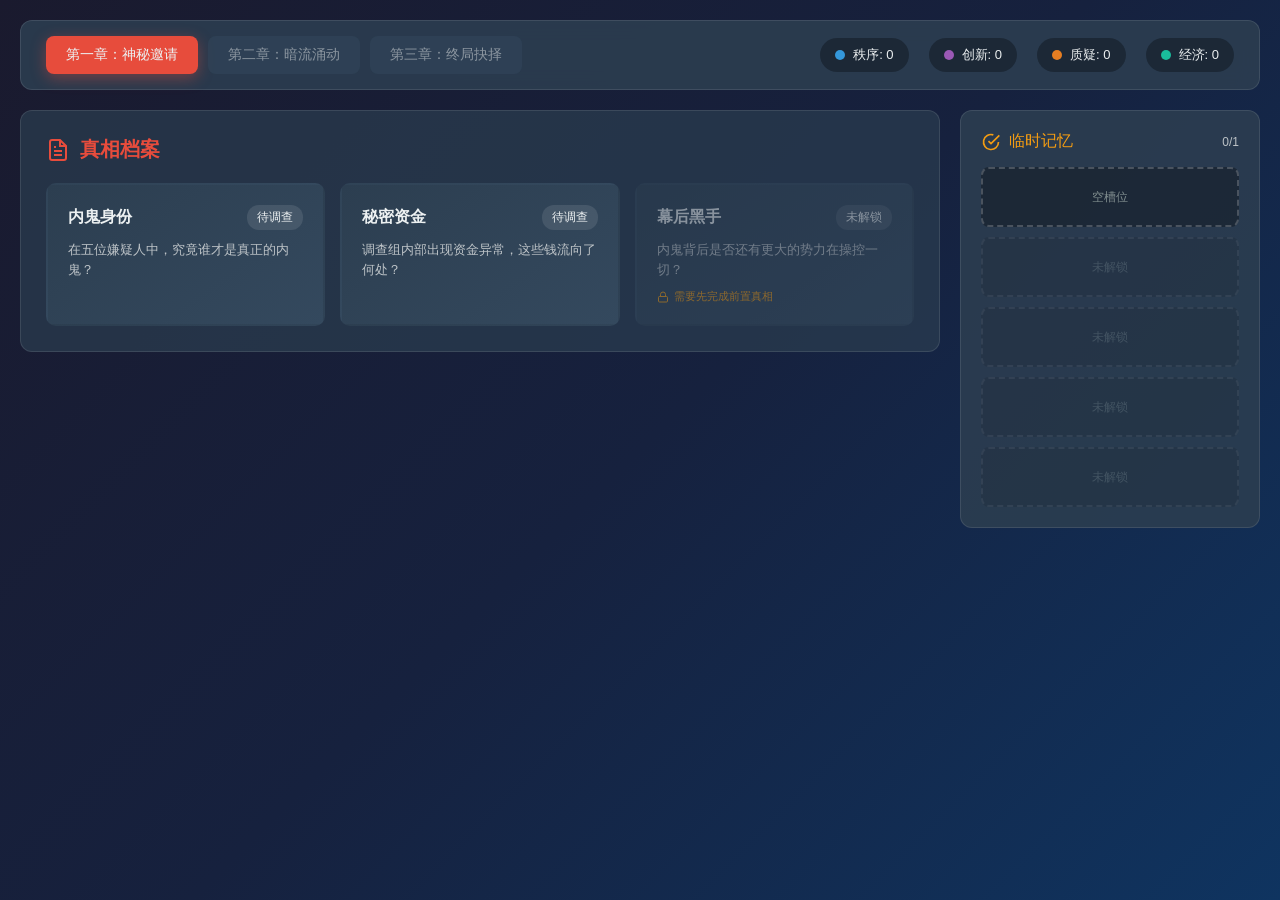
==== truth-panel.html @ 2a525bd0 "Add Another edv_sys demo" ====
<!DOCTYPE html>
<html lang="zh-CN">
<head>
    <meta charset="UTF-8">
    <meta name="viewport" content="width=device-width, initial-scale=1.0">
    <title>真相面板 - 调查游戏</title>
    <style>
        * {
            margin: 0;
            padding: 0;
            box-sizing: border-box;
        }

        :root {
            --primary: #2c3e50;
            --secondary: #34495e;
            --accent: #e74c3c;
            --success: #27ae60;
            --warning: #f39c12;
            --light: #ecf0f1;
            --dark: #1a252f;
            --order: #3498db;
            --innovation: #9b59b6;
            --question: #e67e22;
            --economy: #1abc9c;
        }

        body {
            font-family: 'Microsoft YaHei', 'Segoe UI', sans-serif;
            background: linear-gradient(135deg, #1a1a2e 0%, #16213e 50%, #0f3460 100%);
            min-height: 100vh;
            color: var(--light);
            overflow-x: hidden;
        }

        .game-container {
            max-width: 1400px;
            margin: 0 auto;
            padding: 20px;
        }

        /* 顶部信息栏 */
        .top-bar {
            display: flex;
            justify-content: space-between;
            align-items: center;
            background: rgba(44, 62, 80, 0.9);
            padding: 15px 25px;
            border-radius: 12px;
            margin-bottom: 20px;
            backdrop-filter: blur(10px);
            border: 1px solid rgba(255,255,255,0.1);
        }

        .chapter-tabs {
            display: flex;
            gap: 10px;
        }

        .chapter-tab {
            padding: 10px 20px;
            background: var(--secondary);
            border: none;
            color: var(--light);
            border-radius: 8px;
            cursor: pointer;
            transition: all 0.3s;
            font-size: 14px;
        }

        .chapter-tab:hover {
            background: var(--accent);
            transform: translateY(-2px);
        }

        .chapter-tab.active {
            background: var(--accent);
            box-shadow: 0 4px 15px rgba(231, 76, 60, 0.4);
        }

        .chapter-tab.locked {
            opacity: 0.5;
            cursor: not-allowed;
        }

        .faction-scores {
            display: flex;
            gap: 20px;
        }

        .faction-item {
            display: flex;
            align-items: center;
            gap: 8px;
            padding: 8px 15px;
            background: rgba(0,0,0,0.3);
            border-radius: 20px;
            font-size: 13px;
        }

        .faction-dot {
            width: 10px;
            height: 10px;
            border-radius: 50%;
        }

        .faction-dot.order { background: var(--order); }
        .faction-dot.innovation { background: var(--innovation); }
        .faction-dot.question { background: var(--question); }
        .faction-dot.economy { background: var(--economy); }

        /* 主内容区 */
        .main-content {
            display: grid;
            grid-template-columns: 1fr 300px;
            gap: 20px;
        }

        /* 真相选择区 */
        .truth-selection {
            background: rgba(44, 62, 80, 0.7);
            border-radius: 12px;
            padding: 25px;
            border: 1px solid rgba(255,255,255,0.1);
        }

        .truth-selection h2 {
            margin-bottom: 20px;
            color: var(--accent);
            font-size: 20px;
            display: flex;
            align-items: center;
            gap: 10px;
        }

        .truth-cards {
            display: grid;
            grid-template-columns: repeat(auto-fit, minmax(250px, 1fr));
            gap: 15px;
        }

        .truth-card {
            background: linear-gradient(145deg, #2c3e50, #34495e);
            border-radius: 10px;
            padding: 20px;
            cursor: pointer;
            transition: all 0.3s;
            border: 2px solid transparent;
            position: relative;
            overflow: hidden;
        }

        .truth-card:hover:not(.locked):not(.completed) {
            transform: translateY(-5px);
            border-color: var(--accent);
            box-shadow: 0 10px 30px rgba(231, 76, 60, 0.2);
        }

        .truth-card.locked {
            opacity: 0.5;
            cursor: not-allowed;
        }

        .truth-card.completed {
            border-color: var(--success);
            background: linear-gradient(145deg, #1e4d3a, #2c5e47);
        }

        .truth-card-header {
            display: flex;
            justify-content: space-between;
            align-items: center;
            margin-bottom: 10px;
        }

        .truth-card-title {
            font-size: 16px;
            font-weight: bold;
            color: var(--light);
        }

        .truth-card-status {
            font-size: 12px;
            padding: 4px 10px;
            border-radius: 12px;
            background: rgba(255,255,255,0.1);
        }

        .truth-card-status.completed {
            background: var(--success);
        }

        .truth-card-desc {
            font-size: 13px;
            color: #bdc3c7;
            line-height: 1.5;
        }

        .truth-card-requirements {
            margin-top: 10px;
            font-size: 11px;
            color: var(--warning);
            display: flex;
            align-items: center;
            gap: 5px;
        }

        /* 真相调查面板 */
        .truth-investigation {
            background: rgba(44, 62, 80, 0.9);
            border-radius: 12px;
            padding: 25px;
            border: 1px solid rgba(255,255,255,0.1);
            display: none;
        }

        .truth-investigation.active {
            display: block;
        }

        .investigation-header {
            display: flex;
            justify-content: space-between;
            align-items: center;
            margin-bottom: 25px;
            padding-bottom: 15px;
            border-bottom: 1px solid rgba(255,255,255,0.1);
        }

        .investigation-title {
            font-size: 22px;
            color: var(--accent);
        }

        .investigation-status {
            padding: 8px 16px;
            border-radius: 20px;
            font-size: 12px;
            background: var(--warning);
        }

        .investigation-status.revealed {
            background: var(--success);
        }

        .close-investigation {
            background: var(--accent);
            border: none;
            color: white;
            padding: 8px 16px;
            border-radius: 6px;
            cursor: pointer;
            transition: all 0.3s;
        }

        .close-investigation:hover {
            background: #c0392b;
        }

        /* 核心问题区域 */
        .core-question-area {
            background: rgba(0,0,0,0.3);
            border-radius: 12px;
            padding: 30px;
            margin-bottom: 25px;
            text-align: center;
            position: relative;
        }

        .core-question-label {
            font-size: 12px;
            color: var(--warning);
            text-transform: uppercase;
            letter-spacing: 2px;
            margin-bottom: 10px;
        }

        .core-question-text {
            font-size: 24px;
            font-weight: bold;
            color: var(--light);
            margin-bottom: 20px;
        }

        /* 问题连线区域 */
        .questions-network {
            display: flex;
            flex-wrap: wrap;
            justify-content: center;
            gap: 20px;
            margin-top: 30px;
            padding: 20px;
            background: rgba(0,0,0,0.2);
            border-radius: 12px;
        }

        .key-question {
            background: var(--secondary);
            border-radius: 10px;
            padding: 15px 20px;
            min-width: 200px;
            max-width: 250px;
            border: 2px solid transparent;
            transition: all 0.3s;
            cursor: pointer;
            position: relative;
        }

        .key-question:hover {
            border-color: var(--accent);
            transform: scale(1.02);
        }

        .key-question.selected-yes {
            border-color: var(--success);
            background: rgba(39, 174, 96, 0.2);
        }

        .key-question.selected-no {
            border-color: var(--accent);
            background: rgba(231, 76, 60, 0.2);
        }

        .key-question.selected-doubt {
            border-color: var(--warning);
            background: rgba(243, 156, 18, 0.2);
        }

        .key-question.locked {
            opacity: 0.6;
            cursor: not-allowed;
        }

        .key-question-header {
            font-size: 13px;
            color: #bdc3c7;
            margin-bottom: 8px;
            display: flex;
            justify-content: space-between;
            align-items: center;
        }

        .key-question-text {
            font-size: 14px;
            color: var(--light);
            margin-bottom: 12px;
            line-height: 1.4;
        }

        .chain-progress, .followup-progress {
            font-size: 10px;
            padding: 2px 6px;
            border-radius: 8px;
            background: rgba(255,255,255,0.15);
            margin-left: 5px;
        }

        .key-question.answered .chain-progress,
        .key-question.answered .followup-progress {
            background: rgba(39, 174, 96, 0.3);
        }

        .key-question-choices {
            display: flex;
            gap: 8px;
        }

        .choice-btn {
            flex: 1;
            padding: 8px;
            border: none;
            border-radius: 6px;
            cursor: pointer;
            font-size: 12px;
            transition: all 0.2s;
            color: white;
        }

        .choice-btn.yes {
            background: var(--success);
        }

        .choice-btn.no {
            background: var(--accent);
        }

        .choice-btn.doubt {
            background: var(--warning);
        }

        .choice-btn:hover {
            transform: scale(1.05);
        }

        .choice-btn.active {
            box-shadow: 0 0 10px currentColor;
        }

        /* 证据提示 */
        .evidence-hint {
            font-size: 11px;
            color: var(--warning);
            margin-top: 8px;
            font-style: italic;
        }

        .evidence-hint.answered {
            color: var(--success);
        }

        /* 问题详情面板 */
        .question-detail {
            background: rgba(0,0,0,0.4);
            border-radius: 12px;
            padding: 20px;
            margin-top: 20px;
            display: none;
        }

        .question-detail.active {
            display: block;
        }

        .question-detail h4 {
            color: var(--warning);
            margin-bottom: 15px;
        }

        .evidence-list {
            display: flex;
            flex-wrap: wrap;
            gap: 10px;
            margin-bottom: 15px;
        }

        .evidence-chain-container {
            margin-bottom: 20px;
            padding: 15px;
            background: rgba(0,0,0,0.3);
            border-radius: 8px;
        }

        .evidence-item {
            background: var(--secondary);
            padding: 10px 15px;
            border-radius: 8px;
            font-size: 13px;
            cursor: grab;
            transition: all 0.3s;
            border: 2px dashed transparent;
            user-select: none;
        }

        .evidence-item:hover {
            border-color: var(--accent);
            transform: scale(1.05);
        }

        .evidence-item.dragging {
            opacity: 0.5;
            cursor: grabbing;
        }

        .evidence-item.used {
            opacity: 0.4;
            cursor: not-allowed;
        }

        .evidence-drop-zone {
            min-height: 60px;
            border: 2px dashed rgba(255,255,255,0.3);
            border-radius: 8px;
            padding: 15px;
            text-align: center;
            transition: all 0.3s;
        }

        .evidence-drop-zone.drag-over {
            border-color: var(--accent);
            background: rgba(231, 76, 60, 0.1);
        }

        .evidence-drop-zone.correct {
            border-color: var(--success);
            background: rgba(39, 174, 96, 0.1);
        }

        .evidence-drop-zone.incorrect {
            border-color: var(--accent);
            background: rgba(231, 76, 60, 0.1);
        }

        .result-message {
            margin-top: 15px;
            padding: 15px;
            border-radius: 8px;
            font-size: 14px;
            display: none;
        }

        .result-message.success {
            display: block;
            background: rgba(39, 174, 96, 0.2);
            color: var(--success);
            border: 1px solid var(--success);
        }

        .result-message.failure {
            display: block;
            background: rgba(231, 76, 60, 0.2);
            color: var(--accent);
            border: 1px solid var(--accent);
        }

        /* 临时记忆空间栏 */
        .memory-panel {
            background: rgba(44, 62, 80, 0.9);
            border-radius: 12px;
            padding: 20px;
            border: 1px solid rgba(255,255,255,0.1);
        }

        .memory-header {
            display: flex;
            justify-content: space-between;
            align-items: center;
            margin-bottom: 15px;
        }

        .memory-title {
            font-size: 16px;
            color: var(--warning);
            display: flex;
            align-items: center;
            gap: 8px;
        }

        .memory-capacity {
            font-size: 12px;
            color: #bdc3c7;
        }

        .memory-slots {
            display: flex;
            flex-direction: column;
            gap: 10px;
        }

        .memory-follow-up-tag {
            margin-right: 5px;
        }

        .memory-parent {
            font-size: 10px;
            color: #95a5a6;
            margin-top: 3px;
        }

        .memory-slot {
            background: rgba(0,0,0,0.3);
            border: 2px dashed rgba(255,255,255,0.2);
            border-radius: 8px;
            padding: 12px;
            min-height: 60px;
            display: flex;
            align-items: center;
            justify-content: center;
            transition: all 0.3s;
        }

        .memory-slot.filled {
            border-style: solid;
            border-color: var(--warning);
            background: rgba(243, 156, 18, 0.1);
            justify-content: space-between;
        }

        .memory-slot.locked {
            opacity: 0.3;
        }

        .memory-content {
            font-size: 13px;
            color: var(--light);
            flex: 1;
        }

        .memory-remove {
            background: var(--accent);
            border: none;
            color: white;
            padding: 4px 8px;
            border-radius: 4px;
            cursor: pointer;
            font-size: 11px;
        }

        .memory-empty {
            color: #7f8c8d;
            font-size: 12px;
        }

        /* 证据库 */
        .evidence-panel {
            background: rgba(44, 62, 80, 0.7);
            border-radius: 12px;
            padding: 20px;
            margin-top: 20px;
            border: 1px solid rgba(255,255,255,0.1);
        }

        .evidence-panel h3 {
            color: var(--light);
            margin-bottom: 15px;
            font-size: 15px;
        }

        .evidence-grid {
            display: flex;
            flex-wrap: wrap;
            gap: 8px;
        }

        /* 结局弹窗 */
        .ending-modal {
            position: fixed;
            top: 0;
            left: 0;
            width: 100%;
            height: 100%;
            background: rgba(0,0,0,0.8);
            display: none;
            justify-content: center;
            align-items: center;
            z-index: 1000;
        }

        .ending-modal.active {
            display: flex;
        }

        .ending-content {
            background: linear-gradient(145deg, #2c3e50, #1a252f);
            border-radius: 16px;
            padding: 40px;
            max-width: 600px;
            text-align: center;
            border: 2px solid var(--accent);
            animation: modalPop 0.3s ease-out;
        }

        @keyframes modalPop {
            from {
                transform: scale(0.8);
                opacity: 0;
            }
            to {
                transform: scale(1);
                opacity: 1;
            }
        }

        .ending-title {
            font-size: 28px;
            color: var(--accent);
            margin-bottom: 20px;
        }

        .ending-desc {
            font-size: 16px;
            color: var(--light);
            line-height: 1.8;
            margin-bottom: 25px;
        }

        .ending-bonus {
            display: flex;
            justify-content: center;
            gap: 20px;
            margin-bottom: 25px;
        }

        .bonus-item {
            padding: 10px 20px;
            background: rgba(0,0,0,0.3);
            border-radius: 8px;
            font-size: 14px;
        }

        .bonus-item span {
            color: var(--success);
            font-weight: bold;
        }

        .ending-close {
            background: var(--accent);
            border: none;
            color: white;
            padding: 12px 30px;
            border-radius: 8px;
            cursor: pointer;
            font-size: 16px;
            transition: all 0.3s;
        }

        .ending-close:hover {
            background: #c0392b;
            transform: scale(1.05);
        }

        /* 拖拽视觉反馈 */
        .drag-preview {
            position: fixed;
            pointer-events: none;
            z-index: 1000;
            background: var(--secondary);
            padding: 10px 15px;
            border-radius: 6px;
            border: 2px solid var(--accent);
            font-size: 13px;
            color: var(--light);
            box-shadow: 0 10px 30px rgba(0,0,0,0.5);
        }

        /* SVG连线 */
        .connection-lines {
            position: absolute;
            top: 0;
            left: 0;
            width: 100%;
            height: 100%;
            pointer-events: none;
        }

        .connection-line {
            stroke: rgba(255,255,255,0.2);
            stroke-width: 2;
            fill: none;
            stroke-dasharray: 5,5;
            animation: dash 20s linear infinite;
        }

        @keyframes dash {
            to {
                stroke-dashoffset: -100;
            }
        }

        /* 结局选择区 */
        .ending-section {
            margin-top: 20px;
            padding-top: 20px;
            border-top: 1px solid rgba(255,255,255,0.1);
        }

        .ending-section h4 {
            color: var(--accent);
            margin-bottom: 15px;
            font-size: 14px;
        }

        .ending-options {
            display: grid;
            gap: 10px;
        }

        .ending-option {
            background: rgba(0,0,0,0.3);
            padding: 15px;
            border-radius: 8px;
            cursor: pointer;
            transition: all 0.3s;
            border: 2px solid transparent;
        }

        .ending-option:hover {
            border-color: var(--accent);
        }

        .ending-option.recommended {
            border-color: var(--success);
        }

        .ending-option.selected {
            border-color: var(--accent);
            background: rgba(155, 89, 182, 0.2);
            box-shadow: 0 0 15px rgba(155, 89, 182, 0.3);
        }

        .ending-req {
            font-size: 10px;
            color: #95a5a6;
            margin-top: 5px;
        }

        .ending-option-title {
            font-size: 14px;
            color: var(--light);
            margin-bottom: 5px;
        }

        .ending-option-desc {
            font-size: 12px;
            color: #bdc3c7;
        }

        .reveal-truth-btn {
            width: 100%;
            padding: 15px;
            background: var(--accent);
            border: none;
            color: white;
            border-radius: 8px;
            font-size: 16px;
            cursor: pointer;
            margin-top: 20px;
            transition: all 0.3s;
        }

        .reveal-truth-btn:hover:not(:disabled) {
            background: #c0392b;
            transform: scale(1.02);
        }

        .reveal-truth-btn:disabled {
            opacity: 0.5;
            cursor: not-allowed;
        }

        /* 响应式 */
        @media (max-width: 900px) {
            .main-content {
                grid-template-columns: 1fr;
            }
            .top-bar {
                flex-direction: column;
                gap: 15px;
            }
            .faction-scores {
                flex-wrap: wrap;
                justify-content: center;
            }
        }

        /* 联想问题区域样式 */
        .follow-up-section {
            margin-top: 20px;
            padding-top: 15px;
            border-top: 1px dashed rgba(255,255,255,0.2);
        }

        .follow-up-section h4 {
            color: var(--warning);
            margin-bottom: 10px;
            font-size: 13px;
        }

        .follow-up-item {
            background: rgba(243, 156, 18, 0.15);
            border-radius: 8px;
            padding: 12px;
            margin-bottom: 10px;
            border-left: 3px solid var(--warning);
        }

        .follow-up-item .question-text {
            font-size: 13px;
            color: var(--light);
            margin-bottom: 8px;
        }

        .follow-up-item .evidence-hint {
            font-size: 11px;
            color: #95a5a6;
            font-style: italic;
        }

        .save-memory-btn {
            width: 100%;
            padding: 10px;
            background: linear-gradient(135deg, #f39c12 0%, #e67e22 100%);
            border: none;
            color: white;
            border-radius: 6px;
            font-size: 13px;
            cursor: pointer;
            margin-top: 15px;
            transition: all 0.3s;
        }

        .save-memory-btn:hover {
            transform: scale(1.02);
            box-shadow: 0 4px 15px rgba(243, 156, 18, 0.4);
        }

        /* 证据链条样式 */
        .evidence-chain-step {
            background: rgba(0,0,0,0.2);
            border-radius: 6px;
            padding: 10px;
            margin-bottom: 8px;
            border-left: 3px solid #666;
            transition: all 0.3s;
        }

        .evidence-chain-step.current {
            border-left-color: var(--success);
            background: rgba(39, 174, 96, 0.1);
        }

        .evidence-chain-step.completed {
            border-left-color: var(--success);
            opacity: 0.7;
        }

        .evidence-chain-step.locked {
            opacity: 0.5;
            border-left-color: #666;
        }

        .chain-step-header {
            display: flex;
            justify-content: space-between;
            align-items: center;
            margin-bottom: 5px;
        }

        .chain-step-number {
            font-size: 11px;
            color: #bdc3c7;
        }

        .chain-step-status {
            font-size: 11px;
            padding: 2px 8px;
            border-radius: 10px;
            background: rgba(255,255,255,0.1);
        }

        .chain-step-status.completed {
            background: var(--success);
        }

        .chain-evidence-name {
            font-size: 13px;
            color: var(--light);
        }

        .chain-hint {
            font-size: 11px;
            color: #95a5a6;
            margin-top: 5px;
        }

        /* 临时记忆项目样式 */
        .memory-follow-up {
            background: rgba(243, 156, 18, 0.1);
            border: 1px dashed var(--warning);
            border-radius: 6px;
            padding: 10px;
            margin-bottom: 8px;
        }

        .memory-follow-up .question-text {
            font-size: 12px;
            color: var(--light);
            margin-bottom: 5px;
        }

        .memory-follow-up button {
            padding: 4px 10px;
            background: var(--accent);
            border: none;
            color: white;
            border-radius: 4px;
            cursor: pointer;
            font-size: 11px;
            margin-right: 5px;
        }

        .memory-follow-up button:hover {
            background: #c0392b;
        }
    </style>
</head>
<body>
    <div class="game-container">
        <!-- 顶部信息栏 -->
        <div class="top-bar">
            <div class="chapter-tabs" id="chapterTabs">
                <!-- 动态生成 -->
            </div>
            <div class="faction-scores" id="factionScores">
                <!-- 动态生成 -->
            </div>
        </div>

        <!-- 主内容区 -->
        <div class="main-content">
            <div class="left-panel">
                <!-- 真相选择区 -->
                <div class="truth-selection" id="truthSelection">
                    <h2>
                        <svg width="24" height="24" viewBox="0 0 24 24" fill="none" stroke="currentColor" stroke-width="2">
                            <path d="M14 2H6a2 2 0 0 0-2 2v16a2 2 0 0 0 2 2h12a2 2 0 0 0 2-2V8z"/>
                            <polyline points="14 2 14 8 20 8"/>
                            <line x1="16" y1="13" x2="8" y2="13"/>
                            <line x1="16" y1="17" x2="8" y2="17"/>
                            <polyline points="10 9 9 9 8 9"/>
                        </svg>
                        真相档案
                    </h2>
                    <div class="truth-cards" id="truthCards">
                        <!-- 动态生成 -->
                    </div>
                </div>

                <!-- 真相调查面板 -->
                <div class="truth-investigation" id="truthInvestigation">
                    <div class="investigation-header">
                        <div>
                            <h3 class="investigation-title" id="investigationTitle">真相标题</h3>
                            <div class="investigation-status" id="investigationStatus">调查中</div>
                        </div>
                        <div style="display: flex; gap: 10px;">
                            <button class="close-investigation" onclick="closeInvestigation()">返回</button>
                        </div>
                    </div>

                    <!-- 核心问题区域 -->
                    <div class="core-question-area">
                        <div class="core-question-label">核心问题</div>
                        <div class="core-question-text" id="coreQuestionText">谁是内鬼？</div>
                        
                        <!-- 问题连线 -->
                        <div class="questions-network" id="questionsNetwork">
                            <!-- 动态生成 -->
                        </div>
                    </div>

                    <!-- 结局选择 -->
                    <div class="ending-section">
                        <h4>选择结局走向</h4>
                        <div class="ending-options" id="endingOptions">
                            <!-- 动态生成 -->
                        </div>
                        <button class="reveal-truth-btn" id="revealTruthBtn" onclick="revealTruth()">
                            公开真相
                        </button>
                    </div>

                    <!-- 问题详情 -->
                    <div class="question-detail" id="questionDetail">
                        <h4 id="detailQuestionText">问题详情</h4>
                        <p id="detailEvidenceHint" style="font-size: 13px; color: #bdc3c7; margin-bottom: 15px;"></p>
                        
                        <!-- 证据链条区域 -->
                        <div class="evidence-chain-container" id="evidenceChainContainer">
                            <!-- 动态生成 -->
                        </div>

                        <!-- 可用证据列表 -->
                        <div class="evidence-list" id="availableEvidence">
                            <!-- 可用证据 -->
                        </div>

                        <div class="evidence-drop-zone" id="evidenceDropZone">
                            <span class="memory-empty">拖拽证据到此处</span>
                        </div>

                        <div class="result-message" id="resultMessage"></div>
                        
                        <!-- 联想问题区域 -->
                        <div class="follow-up-section" id="followUpSection" style="display: none;">
                            <h4>联想问题</h4>
                            <div id="followUpQuestions"></div>
                            <button class="save-memory-btn" id="saveToMemoryBtn" onclick="saveToMemory()">
                                存入临时记忆
                            </button>
                        </div>
                    </div>

                    <!-- 证据库 -->
                    <div class="evidence-panel">
                        <h3>证据库</h3>
                        <div class="evidence-grid" id="evidenceGrid">
                            <!-- 动态生成 -->
                        </div>
                    </div>
                </div>
            </div>

            <!-- 临时记忆空间栏 -->
            <div class="memory-panel">
                <div class="memory-header">
                    <div class="memory-title">
                        <svg width="20" height="20" viewBox="0 0 24 24" fill="none" stroke="currentColor" stroke-width="2">
                            <path d="M21 12a9 9 0 1 1-6.219-8.56"/>
                            <polyline points="22 4 12 14.01 9 11.01"/>
                        </svg>
                        临时记忆
                    </div>
                    <span class="memory-capacity" id="memoryCapacity">1/1</span>
                </div>
                <div class="memory-slots" id="memorySlots">
                    <!-- 动态生成 -->
                </div>
            </div>
        </div>
    </div>

    <!-- 结局弹窗 -->
    <div class="ending-modal" id="endingModal">
        <div class="ending-content">
            <h2 class="ending-title" id="endingTitle">真相公开</h2>
            <p class="ending-desc" id="endingDesc"></p>
            <div class="ending-bonus" id="endingBonus"></div>
            <button class="ending-close" onclick="closeEndingModal()">确认</button>
        </div>
    </div>

    <script>
        // ==================== 游戏数据 ====================
        const gameData = {
            chapters: [
                {
                    id: 1,
                    title: "第一章：神秘邀请",
                    truths: [
                        {
                            id: "truth1-1",
                            title: "内鬼身份",
                            description: "在五位嫌疑人中，究竟谁才是真正的内鬼？",
                            coreQuestion: "谁是混入调查组的内鬼？",
                            keyQuestions: [
                                {
                                    id: "q1-1",
                                    text: "嫌疑人是职业占星师吗？",
                                    answer: "no",
                                    factionPoints: { order: 1, innovation: -1, question: 2, economy: 0 },
                                    // 证据链条：按顺序验证，每步验证后可解锁联想问题
                                    evidenceChain: [
                                        {
                                            id: "ec1-1-1",
                                            evidence: "神秘符号书籍",
                                            hint: "这是一本关于占星术的古籍，记录了古老星座知识...",
                                            unlocked: true,
                                            verified: false,
                                            followUpQuestion: {
                                                id: "q1-1-1",
                                                text: "占星师经常出入哪些神秘场合？",
                                                answer: "yes",
                                                factionPoints: { order: 0, innovation: 1, question: 1, economy: 0 },
                                                unlocked: false,
                                                answered: false,
                                                userChoice: null
                                            }
                                        },
                                        {
                                            id: "ec1-1-2",
                                            evidence: "占星工具箱",
                                            hint: "专业占星师的必备工具，包含星盘和水晶球...",
                                            unlocked: false,
                                            verified: false,
                                            followUpQuestion: {
                                                id: "q1-1-2",
                                                text: "占星师与本案有何关联？",
                                                answer: "no",
                                                factionPoints: { order: 1, innovation: 0, question: 1, economy: 0 },
                                                unlocked: false,
                                                answered: false,
                                                userChoice: null
                                            }
                                        },
                                        {
                                            id: "ec1-1-3",
                                            evidence: "占星会议记录",
                                            hint: "近期占星师协会的会议纪要...",
                                            unlocked: false,
                                            verified: false,
                                            followUpQuestion: null
                                        }
                                    ],
                                    unlocked: true,
                                    answered: false,
                                    userChoice: null
                                },
                                {
                                    id: "q1-2",
                                    text: "嫌疑人是候补法官吗？",
                                    answer: "yes",
                                    factionPoints: { order: 2, innovation: 0, question: 1, economy: 0 },
                                    evidenceChain: [
                                        {
                                            id: "ec1-2-1",
                                            evidence: "法律证书",
                                            hint: "司法考试通过证书，注明了专业领域...",
                                            unlocked: true,
                                            verified: false,
                                            followUpQuestion: {
                                                id: "q1-2-1",
                                                text: "候补法官的晋升通道是什么？",
                                                answer: "yes",
                                                factionPoints: { order: 1, innovation: 0, question: 1, economy: 0 },
                                                unlocked: false,
                                                answered: false,
                                                userChoice: null
                                            }
                                        },
                                        {
                                            id: "ec1-2-2",
                                            evidence: "庭审记录本",
                                            hint: "记录了近期的庭审要点和判决...",
                                            unlocked: false,
                                            verified: false,
                                            followUpQuestion: {
                                                id: "q1-2-2",
                                                text: "庭审中有什么可疑之处？",
                                                answer: "yes",
                                                factionPoints: { order: 2, innovation: 0, question: 1, economy: 0 },
                                                unlocked: false,
                                                answered: false,
                                                userChoice: null
                                            }
                                        },
                                        {
                                            id: "ec1-2-3",
                                            evidence: "司法考试通过名单",
                                            hint: "官方公示的合格名单...",
                                            unlocked: false,
                                            verified: false,
                                            followUpQuestion: null
                                        }
                                    ],
                                    unlocked: true,
                                    answered: false,
                                    userChoice: null
                                },
                                {
                                    id: "q1-3",
                                    text: "嫌疑人是游戏主播吗？",
                                    answer: "no",
                                    factionPoints: { order: 0, innovation: 2, question: 1, economy: 1 },
                                    evidenceChain: [
                                        {
                                            id: "ec1-3-1",
                                            evidence: "直播设备",
                                            hint: "专业级的直播摄像和录音设备...",
                                            unlocked: true,
                                            verified: false,
                                            followUpQuestion: {
                                                id: "q1-3-1",
                                                text: "这些设备是什么时候购买的？",
                                                answer: "no",
                                                factionPoints: { order: 0, innovation: 1, question: 1, economy: 0 },
                                                unlocked: false,
                                                answered: false,
                                                userChoice: null
                                            }
                                        },
                                        {
                                            id: "ec1-3-2",
                                            evidence: "粉丝名单",
                                            hint: "社交媒体上的粉丝统计数据...",
                                            unlocked: false,
                                            verified: false,
                                            followUpQuestion: {
                                                id: "q1-3-2",
                                                text: "粉丝群体有什么特征？",
                                                answer: "no",
                                                factionPoints: { order: 0, innovation: 1, question: 1, economy: 0 },
                                                unlocked: false,
                                                answered: false,
                                                userChoice: null
                                            }
                                        },
                                        {
                                            id: "ec1-3-3",
                                            evidence: "直播回放",
                                            hint: "最近一个月的直播存档...",
                                            unlocked: false,
                                            verified: false,
                                            followUpQuestion: null
                                        }
                                    ],
                                    unlocked: true,
                                    answered: false,
                                    userChoice: null
                                },
                                {
                                    id: "q1-4",
                                    text: "嫌疑人是退休军人吗？",
                                    answer: "no",
                                    factionPoints: { order: -1, innovation: 0, question: 1, economy: 1 },
                                    evidenceChain: [
                                        {
                                            id: "ec1-4-1",
                                            evidence: "军事勋章",
                                            hint: "一枚特等功勋章和若干嘉奖...",
                                            unlocked: true,
                                            verified: false,
                                            followUpQuestion: {
                                                id: "q1-4-1",
                                                text: "这些勋章是什么时候获得的？",
                                                answer: "no",
                                                factionPoints: { order: 1, innovation: 0, question: 1, economy: 0 },
                                                unlocked: false,
                                                answered: false,
                                                userChoice: null
                                            }
                                        },
                                        {
                                            id: "ec1-4-2",
                                            evidence: "退役证明",
                                            hint: "部队出具的特殊退役证明...",
                                            unlocked: false,
                                            verified: false,
                                            followUpQuestion: {
                                                id: "q1-4-2",
                                                text: "退役原因是什么？",
                                                answer: "yes",
                                                factionPoints: { order: 1, innovation: 1, question: 0, economy: 0 },
                                                unlocked: false,
                                                answered: false,
                                                userChoice: null
                                            }
                                        },
                                        {
                                            id: "ec1-4-3",
                                            evidence: "部队调动记录",
                                            hint: "近十年的部队调动档案...",
                                            unlocked: false,
                                            verified: false,
                                            followUpQuestion: null
                                        }
                                    ],
                                    unlocked: true,
                                    answered: false,
                                    userChoice: null
                                },
                                {
                                    id: "q1-5",
                                    text: "嫌疑人是会计师吗？",
                                    answer: "yes",
                                    factionPoints: { order: 1, innovation: 0, question: 0, economy: 3 },
                                    evidenceChain: [
                                        {
                                            id: "ec1-5-1",
                                            evidence: "财务报表",
                                            hint: "专业编制的财务报表...",
                                            unlocked: true,
                                            verified: false,
                                            followUpQuestion: {
                                                id: "q1-5-1",
                                                text: "财务报表有什么异常？",
                                                answer: "yes",
                                                factionPoints: { order: 0, innovation: 0, question: 1, economy: 2 },
                                                unlocked: false,
                                                answered: false,
                                                userChoice: null
                                            }
                                        },
                                        {
                                            id: "ec1-5-2",
                                            evidence: "计算器",
                                            hint: "带有复杂公式功能的计算器...",
                                            unlocked: false,
                                            verified: false,
                                            followUpQuestion: {
                                                id: "q1-5-2",
                                                text: "计算器里有什么线索？",
                                                answer: "yes",
                                                factionPoints: { order: 0, innovation: 1, question: 1, economy: 1 },
                                                unlocked: false,
                                                answered: false,
                                                userChoice: null
                                            }
                                        },
                                        {
                                            id: "ec1-5-3",
                                            evidence: "审计报告",
                                            hint: "第三方出具的详细审计报告...",
                                            unlocked: false,
                                            verified: false,
                                            followUpQuestion: null
                                        }
                                    ],
                                    unlocked: true,
                                    answered: false,
                                    userChoice: null
                                }
                            ],
                            endings: [
                                {
                                    id: "end1-1",
                                    title: "正义审判",
                                    description: "你成功揭露了内鬼的真实身份，将其绳之以法。正义得到伸张，秩序得以恢复。",
                                    requirement: { order: 5, innovation: 0, question: 0, economy: 0 },
                                    bonus: { order: 2, innovation: 0, question: 0, economy: 0 },
                                    recommended: true
                                },
                                {
                                    id: "end1-2",
                                    title: "创新突破",
                                    description: "你运用非常规手段揭穿了内鬼的真面目。虽然过程有些出格，但结果令人信服。",
                                    requirement: { order: 0, innovation: 5, question: 0, economy: 0 },
                                    bonus: { order: 0, innovation: 2, question: 0, economy: 0 }
                                },
                                {
                                    id: "end1-3",
                                    title: "经济制裁",
                                    description: "你通过追踪资金流向锁定了内鬼。以经济手段终结了这场阴谋。",
                                    requirement: { order: 0, innovation: 0, question: 0, economy: 5 },
                                    bonus: { order: 0, innovation: 0, question: 0, economy: 2 }
                                }
                            ],
                            completed: false
                        },
                        {
                            id: "truth1-2",
                            title: "秘密资金",
                            description: "调查组内部出现资金异常，这些钱流向了何处？",
                            coreQuestion: "秘密资金的真正去向是什么？",
                            keyQuestions: [
                                {
                                    id: "q2-1",
                                    text: "资金流向了境外账户吗？",
                                    answer: "yes",
                                    factionPoints: { order: 1, innovation: 0, question: 2, economy: 1 },
                                    evidenceChain: [
                                        {
                                            id: "ec2-1-1",
                                            evidence: "银行转账记录",
                                            hint: "详细的跨国转账记录...",
                                            unlocked: true,
                                            verified: false,
                                            followUpQuestion: {
                                                id: "q2-1-1",
                                                text: "转账的目的是什么？",
                                                answer: "yes",
                                                factionPoints: { order: 1, innovation: 0, question: 1, economy: 1 },
                                                unlocked: false,
                                                answered: false,
                                                userChoice: null
                                            }
                                        },
                                        {
                                            id: "ec2-1-2",
                                            evidence: "外汇兑换单",
                                            hint: "大额外币兑换凭证...",
                                            unlocked: false,
                                            verified: false,
                                            followUpQuestion: {
                                                id: "q2-1-2",
                                                text: "兑换的金额有多大？",
                                                answer: "yes",
                                                factionPoints: { order: 0, innovation: 0, question: 1, economy: 2 },
                                                unlocked: false,
                                                answered: false,
                                                userChoice: null
                                            }
                                        },
                                        {
                                            id: "ec2-1-3",
                                            evidence: "境外账户开户文件",
                                            hint: "在境外银行的开户资料...",
                                            unlocked: false,
                                            verified: false,
                                            followUpQuestion: null
                                        }
                                    ],
                                    unlocked: true,
                                    answered: false,
                                    userChoice: null
                                },
                                {
                                    id: "q2-2",
                                    text: "资金被用于慈善捐款洗白吗？",
                                    answer: "no",
                                    factionPoints: { order: 2, innovation: 0, question: 1, economy: 0 },
                                    evidenceChain: [
                                        {
                                            id: "ec2-2-1",
                                            evidence: "捐款收据",
                                            hint: "慈善机构的正式收据...",
                                            unlocked: true,
                                            verified: false,
                                            followUpQuestion: {
                                                id: "q2-2-1",
                                                text: "捐款对象是谁？",
                                                answer: "no",
                                                factionPoints: { order: 1, innovation: 0, question: 1, economy: 0 },
                                                unlocked: false,
                                                answered: false,
                                                userChoice: null
                                            }
                                        },
                                        {
                                            id: "ec2-2-2",
                                            evidence: "慈善机构名单",
                                            hint: "受捐赠的慈善组织列表...",
                                            unlocked: false,
                                            verified: false,
                                            followUpQuestion: {
                                                id: "q2-2-2",
                                                text: "这些机构有什么背景？",
                                                answer: "no",
                                                factionPoints: { order: 0, innovation: 1, question: 1, economy: 1 },
                                                unlocked: false,
                                                answered: false,
                                                userChoice: null
                                            }
                                        },
                                        {
                                            id: "ec2-2-3",
                                            evidence: "资金流向追踪",
                                            hint: "专业的资金流向分析报告...",
                                            unlocked: false,
                                            verified: false,
                                            followUpQuestion: null
                                        }
                                    ],
                                    unlocked: true,
                                    answered: false,
                                    userChoice: null
                                },
                                {
                                    id: "q2-3",
                                    text: "资金被贪污私吞了吗？",
                                    answer: "yes",
                                    factionPoints: { order: 0, innovation: 1, question: 2, economy: 1 },
                                    evidenceChain: [
                                        {
                                            id: "ec2-3-1",
                                            evidence: "私人账户明细",
                                            hint: "高消费的银行流水...",
                                            unlocked: true,
                                            verified: false,
                                            followUpQuestion: {
                                                id: "q2-3-1",
                                                text: "消费记录有什么规律？",
                                                answer: "yes",
                                                factionPoints: { order: 0, innovation: 0, question: 1, economy: 1 },
                                                unlocked: false,
                                                answered: false,
                                                userChoice: null
                                            }
                                        },
                                        {
                                            id: "ec2-3-2",
                                            evidence: "奢侈品收据",
                                            hint: "名牌包包和手表...",
                                            unlocked: false,
                                            verified: false,
                                            followUpQuestion: {
                                                id: "q2-3-2",
                                                text: "这些奢侈品属于谁？",
                                                answer: "yes",
                                                factionPoints: { order: 0, innovation: 1, question: 1, economy: 1 },
                                                unlocked: false,
                                                answered: false,
                                                userChoice: null
                                            }
                                        },
                                        {
                                            id: "ec2-3-3",
                                            evidence: "奢侈品店铺监控",
                                            hint: "购物时的监控截图...",
                                            unlocked: false,
                                            verified: false,
                                            followUpQuestion: null
                                        }
                                    ],
                                    unlocked: true,
                                    answered: false,
                                    userChoice: null
                                },
                                {
                                    id: "q2-4",
                                    text: "资金涉及机密项目吗？",
                                    answer: "no",
                                    factionPoints: { order: 2, innovation: 1, question: 1, economy: 0 },
                                    evidenceChain: [
                                        {
                                            id: "ec2-4-1",
                                            evidence: "机密文件",
                                            hint: "标注为机密的政府文件...",
                                            unlocked: true,
                                            verified: false,
                                            followUpQuestion: {
                                                id: "q2-4-1",
                                                text: "这些文件与资金有关吗？",
                                                answer: "no",
                                                factionPoints: { order: 1, innovation: 0, question: 1, economy: 0 },
                                                unlocked: false,
                                                answered: false,
                                                userChoice: null
                                            }
                                        },
                                        {
                                            id: "ec2-4-2",
                                            evidence: "通讯记录",
                                            hint: "加密的通讯往来...",
                                            unlocked: false,
                                            verified: false,
                                            followUpQuestion: {
                                                id: "q2-4-2",
                                                text: "通讯对象是谁？",
                                                answer: "no",
                                                factionPoints: { order: 1, innovation: 1, question: 1, economy: 0 },
                                                unlocked: false,
                                                answered: false,
                                                userChoice: null
                                            }
                                        },
                                        {
                                            id: "ec2-4-3",
                                            evidence: "项目预算表",
                                            hint: "政府项目的详细预算...",
                                            unlocked: false,
                                            verified: false,
                                            followUpQuestion: null
                                        }
                                    ],
                                    unlocked: true,
                                    answered: false,
                                    userChoice: null
                                }
                            ],
                            endings: [
                                {
                                    id: "end2-1",
                                    title: "资金追回",
                                    description: "你成功追踪并冻结了异常资金，为受害者挽回了损失。",
                                    requirement: { order: 3, innovation: 0, question: 0, economy: 3 },
                                    bonus: { order: 1, innovation: 0, question: 0, economy: 1 },
                                    recommended: true
                                }
                            ],
                            completed: false
                        },
                        {
                            id: "truth1-3",
                            title: "幕后黑手",
                            description: "内鬼背后是否还有更大的势力在操控一切？",
                            coreQuestion: "真正的幕后黑手是谁？",
                            keyQuestions: [
                                {
                                    id: "q3-1",
                                    text: "幕后黑手是政府高官吗？",
                                    evidenceRequired: ["机密文件", "通讯记录"],
                                    answer: "no",
                                    factionPoints: { order: 2, innovation: 0, question: 2, economy: 0 },
                                    unlocked: true,
                                    answered: false,
                                    userChoice: null
                                },
                                {
                                    id: "q3-2",
                                    text: "幕后黑手是商业巨头吗？",
                                    evidenceRequired: ["商业合同", "股权结构图"],
                                    answer: "yes",
                                    factionPoints: { order: 0, innovation: 1, question: 1, economy: 3 },
                                    unlocked: true,
                                    answered: false,
                                    userChoice: null
                                },
                                {
                                    id: "q3-3",
                                    text: "幕后黑手是跨国组织吗？",
                                    evidenceRequired: ["境外联络记录", "多国语言文件"],
                                    answer: "yes",
                                    factionPoints: { order: 1, innovation: 2, question: 1, economy: 1 },
                                    unlocked: true,
                                    answered: false,
                                    userChoice: null
                                },
                                {
                                    id: "q3-4",
                                    text: "幕后黑手是神秘教派吗？",
                                    evidenceRequired: ["仪式道具", "教义手册"],
                                    answer: "no",
                                    factionPoints: { order: 0, innovation: 1, question: 3, economy: 0 },
                                    unlocked: true,
                                    answered: false,
                                    userChoice: null
                                },
                                {
                                    id: "q3-5",
                                    text: "幕后黑手是调查组内部人员吗？",
                                    evidenceRequired: ["内部晋升记录", "私人日记"],
                                    answer: "yes",
                                    factionPoints: { order: 1, innovation: 0, question: 2, economy: 1 },
                                    unlocked: false, // 需要先完成truth1-1
                                    answered: false,
                                    userChoice: null
                                }
                            ],
                            endings: [
                                {
                                    id: "end3-1",
                                    title: "连根拔起",
                                    description: "你不仅抓住了内鬼，还顺藤摸瓜揪出了幕后主使，彻底瓦解了这个犯罪网络。",
                                    requirement: { order: 4, innovation: 0, question: 4, economy: 0 },
                                    bonus: { order: 3, innovation: 1, question: 2, economy: 0 },
                                    recommended: true
                                }
                            ],
                            completed: false,
                            requirement: { truthId: "truth1-1", ended: true }
                        }
                    ]
                },
                {
                    id: 2,
                    title: "第二章：暗流涌动",
                    locked: true,
                    truths: [
                        {
                            id: "truth2-1",
                            title: "失踪证人",
                            description: "关键证人在关键时刻神秘失踪，他究竟去了哪里？",
                            coreQuestion: "失踪证人的下落是什么？",
                            keyQuestions: [
                                {
                                    id: "q4-1",
                                    text: "证人被绑架囚禁了吗？",
                                    evidenceRequired: ["监控截图", "赎金信息"],
                                    answer: "no",
                                    factionPoints: { order: 2, innovation: 0, question: 2, economy: 0 },
                                    unlocked: true,
                                    answered: false,
                                    userChoice: null
                                },
                                {
                                    id: "q4-2",
                                    text: "证人主动隐藏了吗？",
                                    evidenceRequired: ["隐藏住所租金单", "匿名通讯记录"],
                                    answer: "yes",
                                    factionPoints: { order: 0, innovation: 1, question: 3, economy: 0 },
                                    unlocked: true,
                                    answered: false,
                                    userChoice: null
                                },
                                {
                                    id: "q4-3",
                                    text: "证人已经遇害了吗？",
                                    evidenceRequired: ["尸检报告", "死亡证明"],
                                    answer: "no",
                                    factionPoints: { order: 1, innovation: 0, question: 2, economy: 0 },
                                    unlocked: true,
                                    answered: false,
                                    userChoice: null
                                },
                                {
                                    id: "q4-4",
                                    text: "证人被转移出境了吗？",
                                    evidenceRequired: ["护照记录", "机场监控"],
                                    answer: "yes",
                                    factionPoints: { order: 1, innovation: 1, question: 1, economy: 2 },
                                    unlocked: true,
                                    answered: false,
                                    userChoice: null
                                }
                            ],
                            endings: [
                                {
                                    id: "end4-1",
                                    title: "真相大白",
                                    description: "你找到了证人，并成功说服他出面作证。案件取得了重大突破。",
                                    requirement: { order: 2, innovation: 0, question: 3, economy: 0 },
                                    bonus: { order: 1, innovation: 0, question: 1, economy: 0 },
                                    recommended: true
                                }
                            ],
                            completed: false
                        },
                        {
                            id: "truth2-2",
                            title: "真假遗书",
                            description: "一封遗书揭开了尘封的秘密，但这封遗书是真的吗？",
                            coreQuestion: "这封遗书的真伪如何？",
                            keyQuestions: [
                                {
                                    id: "q5-1",
                                    text: "遗书上的笔迹是真实的吗？",
                                    evidenceRequired: ["笔迹鉴定报告", "历史书写样本"],
                                    answer: "no",
                                    factionPoints: { order: 2, innovation: 0, question: 2, economy: 0 },
                                    unlocked: true,
                                    answered: false,
                                    userChoice: null
                                },
                                {
                                    id: "q5-2",
                                    text: "遗书的内容被篡改过吗？",
                                    evidenceRequired: ["纸张年代检测", "墨水成分分析"],
                                    answer: "yes",
                                    factionPoints: { order: 1, innovation: 2, question: 2, economy: 0 },
                                    unlocked: true,
                                    answered: false,
                                    userChoice: null
                                },
                                {
                                    id: "q5-3",
                                    text: "遗书是由他人代写的吗？",
                                    evidenceRequired: ["写作习惯分析", "打字机型号鉴定"],
                                    answer: "yes",
                                    factionPoints: { order: 0, innovation: 1, question: 3, economy: 0 },
                                    unlocked: true,
                                    answered: false,
                                    userChoice: null
                                },
                                {
                                    id: "q5-4",
                                    text: "遗书是伪造的完全骗局吗？",
                                    evidenceRequired: ["完整鉴定报告", "原始文件"],
                                    answer: "no",
                                    factionPoints: { order: 1, innovation: 1, question: 2, economy: 1 },
                                    unlocked: true,
                                    answered: false,
                                    userChoice: null
                                }
                            ],
                            endings: [
                                {
                                    id: "end5-1",
                                    title: "拨云见日",
                                    description: "你揭穿了伪造的遗书，还原了被掩盖的真相。",
                                    requirement: { order: 0, innovation: 3, question: 4, economy: 0 },
                                    bonus: { order: 0, innovation: 1, question: 2, economy: 0 },
                                    recommended: true
                                }
                            ],
                            completed: false
                        },
                        {
                            id: "truth2-3",
                            title: "致命毒药",
                            description: "死者中的毒药来源成谜，谁才是下毒的凶手？",
                            coreQuestion: "致命毒药的来源是什么？",
                            keyQuestions: [
                                {
                                    id: "q6-1",
                                    text: "毒药是从黑市购买的吗？",
                                    evidenceRequired: ["暗网交易记录", "黑市证人证词"],
                                    answer: "yes",
                                    factionPoints: { order: 0, innovation: 1, question: 2, economy: 2 },
                                    unlocked: true,
                                    answered: false,
                                    userChoice: null
                                },
                                {
                                    id: "q6-2",
                                    text: "毒药是实验室偷出的吗？",
                                    evidenceRequired: ["实验室出入记录", "库存缺失报告"],
                                    answer: "no",
                                    factionPoints: { order: 2, innovation: 1, question: 1, economy: 0 },
                                    unlocked: true,
                                    answered: false,
                                    userChoice: null
                                },
                                {
                                    id: "q6-3",
                                    text: "毒药是自然存在的吗？",
                                    evidenceRequired: ["植物样本", "毒素检测报告"],
                                    answer: "no",
                                    factionPoints: { order: 1, innovation: 2, question: 1, economy: 0 },
                                    unlocked: true,
                                    answered: false,
                                    userChoice: null
                                },
                                {
                                    id: "q6-4",
                                    text: "毒药是特制的罕见配方吗？",
                                    evidenceRequired: ["配方手稿", "专家分析意见"],
                                    answer: "yes",
                                    factionPoints: { order: 0, innovation: 3, question: 2, economy: 0 },
                                    unlocked: true,
                                    answered: false,
                                    userChoice: null
                                }
                            ],
                            endings: [
                                {
                                    id: "end6-1",
                                    title: "追根溯源",
                                    description: "你追踪到了毒药的源头，为案件侦破提供了关键线索。",
                                    requirement: { order: 0, innovation: 4, question: 2, economy: 0 },
                                    bonus: { order: 0, innovation: 2, question: 1, economy: 0 },
                                    recommended: true
                                }
                            ],
                            completed: false
                        }
                    ]
                },
                {
                    id: 3,
                    title: "第三章：终局抉择",
                    locked: true,
                    truths: [
                        {
                            id: "truth3-1",
                            title: "最终boss",
                            description: "所有线索都指向一个隐藏在暗处的最终boss...",
                            coreQuestion: "谁是这场阴谋的最终boss？",
                            keyQuestions: [
                                {
                                    id: "q7-1",
                                    text: "boss是前任局长吗？",
                                    evidenceRequired: ["任免文件", "退休记录"],
                                    answer: "yes",
                                    factionPoints: { order: 2, innovation: 0, question: 2, economy: 1 },
                                    unlocked: true,
                                    answered: false,
                                    userChoice: null
                                },
                                {
                                    id: "q7-2",
                                    text: "boss是神秘赞助人吗？",
                                    evidenceRequired: ["资金流向图", "匿名捐赠协议"],
                                    answer: "yes",
                                    factionPoints: { order: 0, innovation: 2, question: 1, economy: 2 },
                                    unlocked: true,
                                    answered: false,
                                    userChoice: null
                                },
                                {
                                    id: "q7-3",
                                    text: "boss是一个组织而非个人吗？",
                                    evidenceRequired: ["组织架构图", "成员名单"],
                                    answer: "yes",
                                    factionPoints: { order: 1, innovation: 1, question: 3, economy: 0 },
                                    unlocked: true,
                                    answered: false,
                                    userChoice: null
                                },
                                {
                                    id: "q7-4",
                                    text: "boss是玩家自己吗？",
                                    evidenceRequired: ["自我证词", "时间线矛盾分析"],
                                    answer: "no",
                                    factionPoints: { order: 0, innovation: 0, question: 4, economy: 0 },
                                    unlocked: true,
                                    answered: false,
                                    userChoice: null
                                },
                                {
                                    id: "q7-5",
                                    text: "boss至今仍然逍遥法外吗？",
                                    evidenceRequired: ["近期活动痕迹", "目击者证词"],
                                    answer: "no",
                                    factionPoints: { order: 3, innovation: 0, question: 2, economy: 0 },
                                    unlocked: false, // 需要先完成多个真相
                                    answered: false,
                                    userChoice: null
                                }
                            ],
                            endings: [
                                {
                                    id: "end7-1",
                                    title: "正义终章",
                                    description: "你将最终boss绳之以法，为这场漫长的调查画上了圆满的句号。秩序重归，罪恶伏法。",
                                    requirement: { order: 6, innovation: 0, question: 0, economy: 0 },
                                    bonus: { order: 4, innovation: 0, question: 0, economy: 0 },
                                    recommended: true
                                },
                                {
                                    id: "end7-2",
                                    title: "创新胜利",
                                    description: "你用非常规手段击败了boss，虽然争议重重，但成功不可质疑。",
                                    requirement: { order: 0, innovation: 6, question: 0, economy: 0 },
                                    bonus: { order: 0, innovation: 4, question: 0, economy: 0 }
                                }
                            ],
                            completed: false,
                            requirement: { truthsCompleted: 2 }
                        }
                    ]
                }
            ],
            evidence: [
                // 第一章证据
                { id: "e1", name: "神秘符号书籍", chapter: 1, used: false },
                { id: "e2", name: "占星工具箱", chapter: 1, used: false },
                { id: "e3", name: "占星会议记录", chapter: 1, used: false },
                { id: "e4", name: "法律证书", chapter: 1, used: false },
                { id: "e5", name: "庭审记录本", chapter: 1, used: false },
                { id: "e6", name: "司法考试通过名单", chapter: 1, used: false },
                { id: "e7", name: "直播设备", chapter: 1, used: false },
                { id: "e8", name: "粉丝名单", chapter: 1, used: false },
                { id: "e9", name: "直播回放", chapter: 1, used: false },
                { id: "e10", name: "军事勋章", chapter: 1, used: false },
                { id: "e11", name: "退役证明", chapter: 1, used: false },
                { id: "e12", name: "部队调动记录", chapter: 1, used: false },
                { id: "e13", name: "财务报表", chapter: 1, used: false },
                { id: "e14", name: "计算器", chapter: 1, used: false },
                { id: "e15", name: "审计报告", chapter: 1, used: false },
                { id: "e16", name: "银行转账记录", chapter: 1, used: false },
                { id: "e17", name: "外汇兑换单", chapter: 1, used: false },
                { id: "e18", name: "境外账户开户文件", chapter: 1, used: false },
                { id: "e19", name: "捐款收据", chapter: 1, used: false },
                { id: "e20", name: "慈善机构名单", chapter: 1, used: false },
                { id: "e21", name: "资金流向追踪", chapter: 1, used: false },
                { id: "e22", name: "私人账户明细", chapter: 1, used: false },
                { id: "e23", name: "奢侈品收据", chapter: 1, used: false },
                { id: "e24", name: "奢侈品店铺监控", chapter: 1, used: false },
                { id: "e25", name: "机密文件", chapter: 1, used: false },
                { id: "e26", name: "通讯记录", chapter: 1, used: false },
                { id: "e27", name: "项目预算表", chapter: 1, used: false },
                { id: "e28", name: "商业合同", chapter: 1, used: false },
                { id: "e29", name: "股权结构图", chapter: 1, used: false },
                { id: "e30", name: "商业谈判录音", chapter: 1, used: false },
                { id: "e31", name: "境外联络记录", chapter: 1, used: false },
                { id: "e32", name: "多国语言文件", chapter: 1, used: false },
                { id: "e33", name: "国际转账记录", chapter: 1, used: false },
                { id: "e34", name: "仪式道具", chapter: 1, used: false },
                { id: "e35", name: "教义手册", chapter: 1, used: false },
                { id: "e36", name: "心理学分析报告", chapter: 1, used: false },
                { id: "e37", name: "内部晋升记录", chapter: 1, used: false },
                { id: "e38", name: "私人日记", chapter: 1, used: false },
                { id: "e39", name: "内部通讯截获", chapter: 1, used: false },
                { id: "e40", name: "近期活动痕迹", chapter: 1, used: false },
                { id: "e41", name: "目击者证词", chapter: 1, used: false },
                { id: "e42", name: "监控录像", chapter: 1, used: false },
                // 第二章证据
                { id: "e43", name: "地下室租赁合同", chapter: 2, used: false },
                { id: "e44", name: "证人日记", chapter: 2, used: false },
                { id: "e45", name: "紧急求助信息", chapter: 2, used: false },
                { id: "e46", name: "逃跑路线图", chapter: 2, used: false },
                { id: "e47", name: "死亡威胁信", chapter: 2, used: false },
                { id: "e48", name: "急救记录", chapter: 2, used: false },
                { id: "e49", name: "尸检报告", chapter: 2, used: false },
                { id: "e50", name: "机票预订记录", chapter: 2, used: false },
                { id: "e51", name: "护照使用记录", chapter: 2, used: false },
                { id: "e52", name: "机场监控", chapter: 2, used: false },
                { id: "e53", name: "笔迹鉴定报告", chapter: 2, used: false },
                { id: "e54", name: "书写时间分析", chapter: 2, used: false },
                { id: "e55", name: "纸张来源追溯", chapter: 2, used: false },
                { id: "e56", name: "红外线扫描", chapter: 2, used: false },
                { id: "e57", name: "字迹重叠分析", chapter: 2, used: false },
                { id: "e58", name: "篡改工具", chapter: 2, used: false },
                { id: "e59", name: "相关人员访谈", chapter: 2, used: false },
                { id: "e60", name: "财务记录对照", chapter: 2, used: false },
                { id: "e61", name: "事件时间线", chapter: 2, used: false },
                { id: "e62", name: "首字母拼写", chapter: 2, used: false },
                { id: "e63", name: "数字编码", chapter: 2, used: false },
                { id: "e64", name: "水印解读", chapter: 2, used: false },
                { id: "e65", name: "政治捐款记录", chapter: 2, used: false },
                { id: "e66", name: "政治关系网络图", chapter: 2, used: false },
                { id: "e67", name: "机密会议记录", chapter: 2, used: false },
                { id: "e68", name: "公司财务报表", chapter: 2, used: false },
                { id: "e69", name: "商业对手证词", chapter: 2, used: false },
                { id: "e70", name: "市场垄断证据", chapter: 2, used: false },
                { id: "e71", name: "加密通讯网络", chapter: 2, used: false },
                { id: "e72", name: "间谍活动记录", chapter: 2, used: false },
                { id: "e73", name: "卧底名单", chapter: 2, used: false },
                { id: "e74", name: "学术论文撤稿记录", chapter: 2, used: false },
                { id: "e75", name: "学术不端证据", chapter: 2, used: false },
                { id: "e76", name: "学术圈人脉图", chapter: 2, used: false },
                { id: "e77", name: "入会仪式记录", chapter: 2, used: false },
                { id: "e78", name: "组织架构图", chapter: 2, used: false },
                { id: "e79", name: "信徒证词", chapter: 2, used: false },
                // 第三章证据
                { id: "e80", name: "海关查获记录", chapter: 3, used: false },
                { id: "e81", name: "化学成分分析", chapter: 3, used: false },
                { id: "e82", name: "境外来源地情报", chapter: 3, used: false },
                { id: "e83", name: "实验室日志", chapter: 3, used: false },
                { id: "e84", name: "化学品购买记录", chapter: 3, used: false },
                { id: "e85", name: "实验设备使用记录", chapter: 3, used: false },
                { id: "e86", name: "受害者尸检", chapter: 3, used: false },
                { id: "e87", name: "案发现场照片", chapter: 3, used: false },
                { id: "e88", name: "嫌疑人行动轨迹", chapter: 3, used: false },
                { id: "e89", name: "疾病监控数据", chapter: 3, used: false },
                { id: "e90", name: "医院就诊记录", chapter: 3, used: false },
                { id: "e91", name: "环境检测报告", chapter: 3, used: false },
                { id: "e92", name: "研发日志", chapter: 3, used: false },
                { id: "e93", name: "临床试验数据", chapter: 3, used: false },
                { id: "e94", name: "药品分发记录", chapter: 3, used: false }
            ]
        };

        // ==================== 游戏状态 ====================
        let gameState = {
            currentChapter: 1,
            factionScores: { order: 0, innovation: 0, question: 0, economy: 0 },
            memorySlots: [],
            maxMemorySlots: 1,
            currentTruth: null,
            currentQuestion: null,
            completedTruths: [],
            revealedTruths: [],
            draggedEvidence: null,
            selectedEnding: null  // debug功能：手动选择的结局
        };

        // ==================== 初始化 ====================
        function init() {
            renderChapterTabs();
            renderFactionScores();
            renderTruthCards();
            renderMemorySlots();
            renderEvidenceGrid();
            updateMemoryCapacity();
            unlockNextChapter();
        }

        // ==================== 渲染函数 ====================
        function renderChapterTabs() {
            const container = document.getElementById('chapterTabs');
            container.innerHTML = gameData.chapters.map(chapter => `
                <button class="chapter-tab ${chapter.id === gameState.currentChapter ? 'active' : ''} ${chapter.locked ? 'locked' : ''}"
                        onclick="switchChapter(${chapter.id})"
                        ${chapter.locked ? 'disabled' : ''}>
                    ${chapter.title}
                </button>
            `).join('');
        }

        function renderFactionScores() {
            const container = document.getElementById('factionScores');
            const factions = [
                { key: 'order', name: '秩序', color: 'var(--order)' },
                { key: 'innovation', name: '创新', color: 'var(--innovation)' },
                { key: 'question', name: '质疑', color: 'var(--question)' },
                { key: 'economy', name: '经济', color: 'var(--economy)' }
            ];
            container.innerHTML = factions.map(f => `
                <div class="faction-item">
                    <span class="faction-dot ${f.key}" style="background: ${f.color}"></span>
                    <span>${f.name}: ${gameState.factionScores[f.key]}</span>
                </div>
            `).join('');
        }

        function renderTruthCards() {
            const container = document.getElementById('truthCards');
            const chapter = gameData.chapters.find(c => c.id === gameState.currentChapter);
            if (!chapter) return;

            container.innerHTML = chapter.truths.map(truth => {
                const isRevealed = gameState.revealedTruths.includes(truth.id);
                const isLocked = checkTruthLocked(truth);
                const status = isRevealed ? 'completed' : (isLocked ? 'locked' : '');

                return `
                    <div class="truth-card ${status}" onclick="${!isLocked && !isRevealed ? `openTruth('${truth.id}')` : ''}">
                        <div class="truth-card-header">
                            <span class="truth-card-title">${truth.title}</span>
                            <span class="truth-card-status ${isRevealed ? 'completed' : ''}">
                                ${isRevealed ? '已公开' : (isLocked ? '未解锁' : '待调查')}
                            </span>
                        </div>
                        <p class="truth-card-desc">${truth.description}</p>
                        ${truth.requirement ? `
                            <div class="truth-card-requirements">
                                <svg width="12" height="12" viewBox="0 0 24 24" fill="none" stroke="currentColor" stroke-width="2">
                                    <rect x="3" y="11" width="18" height="11" rx="2" ry="2"/>
                                    <path d="M7 11V7a5 5 0 0 1 10 0v4"/>
                                </svg>
                                需要先完成前置真相
                            </div>
                        ` : ''}
                    </div>
                `;
            }).join('');
        }

        function checkTruthLocked(truth) {
            if (!truth.requirement) return false;
            
            if (truth.requirement.truthId) {
                return !gameState.revealedTruths.includes(truth.requirement.truthId);
            }
            if (truth.requirement.truthsCompleted !== undefined) {
                return gameState.revealedTruths.length < truth.requirement.truthsCompleted;
            }
            return false;
        }

        function renderMemorySlots() {
            const container = document.getElementById('memorySlots');
            let html = '';
            for (let i = 0; i < 5; i++) {
                const isLocked = i >= gameState.maxMemorySlots;
                const slot = gameState.memorySlots[i];
                const isFilled = slot !== undefined;

                html += `
                    <div class="memory-slot ${isFilled ? 'filled' : ''} ${isLocked ? 'locked' : ''}">
                        ${isFilled ? `
                            ${slot.type === 'followUp' ? `<span class="memory-follow-up-tag">💭</span>` : ''}
                            <span class="memory-content">${slot.text}</span>
                            ${slot.parentQuestion ? `<div class="memory-parent">来自: ${slot.parentQuestion}</div>` : ''}
                            <button class="memory-remove" onclick="removeFromMemory(${i})">移除</button>
                        ` : `
                            <span class="memory-empty">${isLocked ? '未解锁' : '空槽位'}</span>
                        `}
                    </div>
                `;
            }
            container.innerHTML = html;
        }

        function updateMemoryCapacity() {
            const total = gameState.factionScores.order + gameState.factionScores.innovation + 
                         gameState.factionScores.question + gameState.factionScores.economy;
            gameState.maxMemorySlots = Math.min(5, 1 + Math.floor(total / 5));
            document.getElementById('memoryCapacity').textContent = 
                `${gameState.memorySlots.filter(s => s !== undefined).length}/${gameState.maxMemorySlots}`;
            renderMemorySlots();
        }

        function renderEvidenceGrid() {
            const container = document.getElementById('evidenceGrid');
            const chapterEvidence = gameData.evidence.filter(e => e.chapter === gameState.currentChapter);
            
            container.innerHTML = chapterEvidence.map(e => `
                <div class="evidence-item ${e.used ? 'used' : ''}" 
                     draggable="${!e.used}"
                     ondragstart="onDragStart(event, '${e.id}')"
                     ondragend="onDragEnd(event)">
                    ${e.name}
                </div>
            `).join('');
        }

        // ==================== 章节切换 ====================
        function switchChapter(chapterId) {
            const chapter = gameData.chapters.find(c => c.id === chapterId);
            if (chapter && !chapter.locked) {
                gameState.currentChapter = chapterId;
                gameState.currentTruth = null;
                closeInvestigation();
                renderChapterTabs();
                renderTruthCards();
                renderEvidenceGrid();
            }
        }

        // ==================== 真相面板操作 ====================
        function openTruth(truthId) {
            const chapter = gameData.chapters.find(c => c.id === gameState.currentChapter);
            const truth = chapter.truths.find(t => t.id === truthId);
            
            if (!truth || checkTruthLocked(truth) || gameState.revealedTruths.includes(truthId)) return;

            gameState.currentTruth = truth;
            gameState.currentQuestion = null;

            document.getElementById('truthSelection').style.display = 'none';
            document.getElementById('truthInvestigation').classList.add('active');
            
            document.getElementById('investigationTitle').textContent = truth.title;
            document.getElementById('coreQuestionText').textContent = truth.coreQuestion;
            document.getElementById('investigationStatus').textContent = '调查中';
            document.getElementById('investigationStatus').classList.remove('revealed');

            renderKeyQuestions();
            renderEndings();
        }

        function renderKeyQuestions() {
            const container = document.getElementById('questionsNetwork');
            const truth = gameState.currentTruth;
            if (!truth) return;

            container.innerHTML = truth.keyQuestions.map(q => {
                let choiceClass = '';
                if (q.userChoice === 'yes') choiceClass = 'selected-yes';
                else if (q.userChoice === 'no') choiceClass = 'selected-no';
                else if (q.userChoice === 'doubt') choiceClass = 'selected-doubt';

                // 计算证据链条进度
                const chainProgress = q.evidenceChain ?
                    `${q.evidenceChain.filter(e => e.verified).length}/${q.evidenceChain.length}` : '0/0';

                // 只有当前调查的问题才显示证据链状态
                const isCurrentQuestion = gameState.currentQuestion && gameState.currentQuestion.id === q.id;

                // 计算联想问题进度
                let followUpCount = 0;
                if (q.evidenceChain) {
                    q.evidenceChain.forEach(e => {
                        if (e.followUpQuestion && e.followUpQuestion.unlocked) {
                            followUpCount++;
                        }
                    });
                }
                const followUpProgress = followUpCount > 0 ? `${followUpCount}个联想问题` : '';

                // 问题已选择时禁用按钮
                const hasChoice = q.userChoice !== null;

                return `
                    <div class="key-question ${choiceClass} ${!q.unlocked ? 'locked' : ''} ${isCurrentQuestion ? 'current' : ''}"
                         data-question-id="${q.id}">
                        <div class="key-question-header">
                            关键问题
                            ${isCurrentQuestion && q.userChoice === 'doubt' ? `<span class="chain-progress" title="证据链条">🔗 ${chainProgress}</span>` : ''}
                            ${followUpProgress ? `<span class="followup-progress" title="联想问题">💭 ${followUpProgress}</span>` : ''}
                        </div>
                        <div class="key-question-text">${q.text}</div>
                        <div class="key-question-choices">
                            <button class="choice-btn yes ${q.userChoice === 'yes' ? 'active' : ''}"
                                    onclick="selectChoice('${q.id}', 'yes')"
                                    ${hasChoice || !q.unlocked ? 'disabled' : ''}>是</button>
                            <button class="choice-btn no ${q.userChoice === 'no' ? 'active' : ''}"
                                    onclick="selectChoice('${q.id}', 'no')"
                                    ${hasChoice || !q.unlocked ? 'disabled' : ''}>否</button>
                            <button class="choice-btn doubt ${q.userChoice === 'doubt' ? 'active' : ''}"
                                    onclick="selectChoice('${q.id}', 'doubt')"
                                    ${hasChoice || !q.unlocked ? 'disabled' : ''}>存疑</button>
                        </div>
                        <div class="evidence-hint ${q.answered ? 'answered' : ''}">
                            ${q.answered ? '✓ 已完成' : (q.userChoice ? '✓ 已选择' : '')}
                        </div>
                    </div>
                `;
            }).join('');
        }

        function closeInvestigation() {
            gameState.currentTruth = null;
            gameState.currentQuestion = null;
            document.getElementById('truthSelection').style.display = 'block';
            document.getElementById('truthInvestigation').classList.remove('active');
            document.getElementById('questionDetail').classList.remove('active');
            renderTruthCards();
        }

        // ==================== 问题选择 ====================
        function selectChoice(questionId, choice) {
            const truth = gameState.currentTruth;
            if (!truth) return;
            
            const question = truth.keyQuestions.find(q => q.id === questionId);
            if (!question || !question.unlocked) return;

            // 如果问题已有选择，不再允许修改
            if (question.userChoice !== null) return;

            question.userChoice = choice;
            renderKeyQuestions();

            // 如果选择"是"或"否"，直接完成问题，不再触发后续
            if (choice === 'yes' || choice === 'no') {
                question.answered = true;
                
                // 如果当前打开的是这个问题的详情面板，关闭它
                if (gameState.currentQuestion && gameState.currentQuestion.id === questionId) {
                    closeQuestionDetail();
                }
                
                // 显示简短提示
                const resultMsg = document.getElementById('resultMessage');
                resultMsg.className = 'result-message success';
                resultMsg.textContent = choice === question.answer ? '✓ 选择正确！' : '✗ 选择错误';
                
                // 3秒后隐藏提示
                setTimeout(() => {
                    resultMsg.textContent = '';
                }, 3000);
                return;
            }

            // 只有选择"存疑"才继续后续流程
            // 显示问题详情面板
            gameState.currentQuestion = question;
            showQuestionDetail(question);
        }

        // 关闭问题详情面板
        function closeQuestionDetail() {
            const detailPanel = document.getElementById('questionDetail');
            detailPanel.classList.remove('active');
            gameState.currentQuestion = null;
            
            // 显示证据库
            const evidencePanel = document.querySelector('.evidence-panel');
            if (evidencePanel) {
                evidencePanel.style.display = 'block';
            }
        }

        function showQuestionDetail(question) {
            const detailPanel = document.getElementById('questionDetail');
            detailPanel.classList.add('active');

            document.getElementById('detailQuestionText').textContent = question.text;
            
            // 只有存疑选择才显示证据链提示
            if (question.userChoice === 'doubt') {
                const chainComplete = question.evidenceChain ? 
                    question.evidenceChain.every(e => e.verified) : true;
                const hintText = chainComplete 
                    ? '✓ 证据链条已完全验证' 
                    : '请按顺序拖拽证据验证证据链条';
                document.getElementById('detailEvidenceHint').textContent = hintText;
            } else {
                document.getElementById('detailEvidenceHint').textContent = '';
            }

            // 渲染证据链条（只有存疑才显示）
            renderEvidenceChain(question);

            // 渲染联想问题（只有存疑才显示）
            renderFollowUpQuestions(question);

            // 更新保存到记忆按钮状态
            updateSaveMemoryButton(question);

            // 渲染可用证据（只有存疑才显示）
            renderAvailableEvidence(question);

            // 重置结果消息
            const resultMsg = document.getElementById('resultMessage');
            resultMsg.className = 'result-message';
            resultMsg.textContent = '';

            // 重置拖拽区域
            const dropZone = document.getElementById('evidenceDropZone');
            dropZone.className = 'evidence-drop-zone';
            dropZone.innerHTML = '<span class="memory-empty">拖拽证据到此处</span>';
        }

        // 渲染证据链条
        function renderEvidenceChain(question) {
            const container = document.getElementById('evidenceChainContainer');
            
            if (!question.evidenceChain) {
                container.innerHTML = '';
                return;
            }

            let html = '<div style="margin-bottom: 15px;"><strong style="color: var(--warning);">🔗 证据链条（按顺序验证）</strong></div>';
            
            question.evidenceChain.forEach((step, index) => {
                const isCurrent = !step.verified && step.unlocked;
                const statusClass = step.verified ? 'completed' : (step.unlocked ? 'current' : 'locked');
                const statusText = step.verified ? '✓ 已验证' : (step.unlocked ? '待验证' : '🔒 未解锁');
                
                html += `
                    <div class="evidence-chain-step ${statusClass}">
                        <div class="chain-step-header">
                            <span class="chain-step-number">步骤 ${index + 1}</span>
                            <span class="chain-step-status ${step.verified ? 'completed' : ''}">${statusText}</span>
                        </div>
                        <div class="chain-evidence-name">📎 ${step.evidence}</div>
                        <div class="chain-hint">${isCurrent ? step.hint : (step.verified ? '已验证线索' : (step.unlocked ? step.hint : '请先完成上一步'))}</div>
                    </div>
                `;
            });

            container.innerHTML = html;
        }

        // 渲染联想问题（只有存疑才显示，且不需要选择答案）
        function renderFollowUpQuestions(question) {
            const section = document.getElementById('followUpSection');
            const container = document.getElementById('followUpQuestions');

            // 只有存疑选择才显示联想问题
            if (!question.evidenceChain || question.userChoice !== 'doubt') {
                section.style.display = 'none';
                return;
            }

            const unlockedFollowUps = question.evidenceChain
                .filter(e => e.followUpQuestion && e.followUpQuestion.unlocked)
                .map(e => e.followUpQuestion);

            if (unlockedFollowUps.length === 0) {
                section.style.display = 'none';
                return;
            }

            section.style.display = 'block';
            
            let html = '';
            unlockedFollowUps.forEach(fq => {
                html += `
                    <div class="follow-up-item">
                        <div class="question-text">💭 ${fq.text}</div>
                        <div class="evidence-hint">可直接拖拽证据验证，或存入临时记忆</div>
                    </div>
                `;
            });

            container.innerHTML = html;
            
            // 总是显示保存到记忆按钮（如果有待处理的联想问题）
            const btn = document.getElementById('saveToMemoryBtn');
            btn.style.display = 'block';
        }

        // 更新保存到记忆按钮状态
        function updateSaveMemoryButton(question) {
            const btn = document.getElementById('saveToMemoryBtn');
            
            // 只有存疑选择且有联想问题时才显示按钮
            if (!question.evidenceChain || question.userChoice !== 'doubt') {
                btn.style.display = 'none';
                return;
            }

            const hasFollowUps = question.evidenceChain.some(e => 
                e.followUpQuestion && e.followUpQuestion.unlocked
            );

            btn.style.display = hasFollowUps ? 'block' : 'none';
        }

        // 保存到临时记忆
        function saveToMemory() {
            const question = gameState.currentQuestion;
            if (!question || !question.evidenceChain) return;

            // 收集所有已解锁的联想问题（不再需要选择答案）
            const followUpsToSave = [];
            question.evidenceChain.forEach(e => {
                if (e.followUpQuestion && e.followUpQuestion.unlocked) {
                    followUpsToSave.push({
                        text: e.followUpQuestion.text,
                        questionId: e.followUpQuestion.id,
                        parentQuestion: question.text,
                        chainEvidence: e.evidence // 记录是哪个证据链解锁的
                    });
                }
            });

            if (followUpsToSave.length === 0) return;

            let savedCount = 0;
            // 检查记忆空间，逐个保存
            followUpsToSave.forEach(fu => {
                if (gameState.memorySlots.length >= gameState.maxMemorySlots) {
                    // 空间不足时停止
                    if (savedCount === 0) {
                        alert('记忆空间不足！');
                    } else {
                        alert(`记忆空间不足，已保存 ${savedCount} 条`);
                    }
                    return;
                }

                gameState.memorySlots.push({
                    text: fu.text,
                    questionId: fu.questionId,
                    parentQuestion: fu.parentQuestion,
                    chainEvidence: fu.chainEvidence,
                    type: 'followUp'
                });
                savedCount++;
            });

            if (savedCount > 0) {
                renderMemorySlots();
                updateMemoryCapacity();
                // 隐藏联想问题区域（已全部保存）
                document.getElementById('followUpSection').style.display = 'none';
                document.getElementById('saveToMemoryBtn').style.display = 'none';
                
                // 显示提示
                const resultMsg = document.getElementById('resultMessage');
                resultMsg.className = 'result-message success';
                resultMsg.textContent = `已存入 ${savedCount} 条联想问题到临时记忆`;
                setTimeout(() => {
                    resultMsg.textContent = '';
                }, 3000);
            }
        }

        function renderAvailableEvidence(question) {
            const container = document.getElementById('availableEvidence');
            const chapterEvidence = gameData.evidence.filter(e => e.chapter === gameState.currentChapter && !e.used);
            
            // 如果有证据链条，找到当前步骤需要的证据
            let headerText = '可拖拽证据：';
            if (question.evidenceChain) {
                const currentStep = question.evidenceChain.find(s => !s.verified && s.unlocked);
                if (currentStep) {
                    headerText = `📋 当前需要验证：<strong>${currentStep.evidence}</strong>`;
                } else if (question.evidenceChain.every(s => s.verified)) {
                    headerText = '✓ 所有证据已验证完毕';
                }
            }
            
            container.innerHTML = `
                <div style="margin-bottom: 10px; color: var(--light); font-size: 13px;">
                    ${headerText}
                </div>
                <div style="display: flex; flex-wrap: wrap; gap: 8px;">
                    ${chapterEvidence.map(e => `
                        <div class="evidence-item" 
                             draggable="true"
                             ondragstart="onDragStart(event, '${e.id}')"
                             ondragend="onDragEnd(event)">
                            ${e.name}
                        </div>
                    `).join('')}
                </div>
            `;

            // 隐藏证据库
            document.querySelector('.evidence-panel').style.display = 'none';
        }

        // ==================== 拖拽系统 ====================
        function onDragStart(event, evidenceId) {
            gameState.draggedEvidence = evidenceId;
            event.target.classList.add('dragging');
            event.dataTransfer.effectAllowed = 'move';
        }

        function onDragEnd(event) {
            event.target.classList.remove('dragging');
            gameState.draggedEvidence = null;
        }

        function setupDropZone() {
            const dropZone = document.getElementById('evidenceDropZone');
            
            dropZone.addEventListener('dragover', (e) => {
                e.preventDefault();
                dropZone.classList.add('drag-over');
            });

            dropZone.addEventListener('dragleave', () => {
                dropZone.classList.remove('drag-over');
            });

            dropZone.addEventListener('drop', (e) => {
                e.preventDefault();
                dropZone.classList.remove('drag-over');
                
                if (gameState.draggedEvidence && gameState.currentQuestion) {
                    verifyEvidence(gameState.draggedEvidence, gameState.currentQuestion);
                }
            });
        }

        function verifyEvidence(evidenceId, question) {
            const evidence = gameData.evidence.find(e => e.id === evidenceId);
            const dropZone = document.getElementById('evidenceDropZone');
            const resultMsg = document.getElementById('resultMessage');

            // 如果有证据链条，按链条验证
            if (question.evidenceChain) {
                // 找到当前需要验证的步骤
                const currentStep = question.evidenceChain.find(s => !s.verified && s.unlocked);
                
                if (!currentStep) {
                    // 所有步骤已完成，不显示任何提示
                    resultMsg.className = 'result-message';
                    resultMsg.textContent = '';
                    return;
                }

                // 检查证据是否匹配当前步骤
                const isCorrect = currentStep.evidence === evidence.name;

                if (isCorrect) {
                    // 正确证据
                    evidence.used = true;
                    currentStep.verified = true;
                    
                    dropZone.classList.add('correct');
                    // 不覆盖拖拽区域内容，只添加视觉反馈
                    // dropZone.innerHTML = `<span style="color: var(--success);">✓ 证据有效！步骤 ${question.evidenceChain.indexOf(currentStep) + 1} 完成</span>`;
                    
                    resultMsg.className = 'result-message success';
                    resultMsg.textContent = currentStep.followUpQuestion ? 
                        `发现联想问题"${currentStep.followUpQuestion.text}"` :
                        '验证成功！';

                    // 如果有联想问题，解锁它
                    if (currentStep.followUpQuestion) {
                        currentStep.followUpQuestion.unlocked = true;
                        resultMsg.textContent += ' 已解锁联想问题！';
                    }

                    // 检查是否所有链条都完成了
                    const allVerified = question.evidenceChain.every(s => s.verified);
                    if (allVerified) {
                        question.answered = true;
                        // 添加阵营分数
                        Object.keys(question.factionPoints).forEach(key => {
                            if (question.userChoice === question.answer) {
                                gameState.factionScores[key] += question.factionPoints[key];
                            }
                        });
                        resultMsg.textContent += ' 证据链条完成！';
                    } else {
                        // 解锁下一步
                        const nextIndex = question.evidenceChain.indexOf(currentStep) + 1;
                        if (nextIndex < question.evidenceChain.length) {
                            question.evidenceChain[nextIndex].unlocked = true;
                        }
                    }

                    renderFactionScores();
                    updateMemoryCapacity();
                    renderEvidenceGrid();
                    renderKeyQuestions();
                    renderEvidenceChain(question);
                    renderAvailableEvidence(question);
                    renderFollowUpQuestions(question);
                    updateSaveMemoryButton(question);

                    // 验证成功后重置拖拽区域
                    setTimeout(() => {
                        dropZone.classList.remove('correct');
                    }, 300);

                    // 检查是否解锁新问题
                    checkUnlockNewQuestions();
                } else {
                    // 错误证据
                    dropZone.classList.add('incorrect');
                    // 不覆盖拖拽区域内容
                    
                    resultMsg.className = 'result-message failure';
                    resultMsg.textContent = `这个证据不能验证当前步骤。当前需要验证：${currentStep.evidence}`;
                }
                return;
            }

            // 旧版逻辑：直接验证
            const isCorrect = question.evidenceRequired && question.evidenceRequired.includes(evidence.name);

            if (isCorrect) {
                evidence.used = true;
                question.answered = true;
                
                dropZone.classList.add('correct');
                // 不覆盖拖拽区域内容
                
                resultMsg.className = 'result-message success';
                resultMsg.textContent = '验证通过！';

                Object.keys(question.factionPoints).forEach(key => {
                    if (question.userChoice === question.answer) {
                        gameState.factionScores[key] += question.factionPoints[key];
                    }
                });

                renderFactionScores();
                updateMemoryCapacity();
                renderEvidenceGrid();
                renderKeyQuestions();
                checkUnlockNewQuestions();

                // 验证成功后重置拖拽区域
                setTimeout(() => {
                    dropZone.classList.remove('correct');
                }, 300);
            } else {
                dropZone.classList.add('incorrect');
                // 不覆盖拖拽区域内容
                
                resultMsg.className = 'result-message failure';
                resultMsg.textContent = '尽管我做出了这种判断，但似乎没有相关信息可以佐证。请尝试其他证据。';
            }
        }

        function checkUnlockNewQuestions() {
            const truth = gameState.currentTruth;
            if (!truth) return;

            // 检查是否有问题需要解锁
            truth.keyQuestions.forEach(q => {
                if (!q.unlocked && q.requirement) {
                    if (q.requirement.fromTruth && gameState.revealedTruths.includes(q.requirement.fromTruth)) {
                        q.unlocked = true;
                    }
                }
            });
        }

        // ==================== 临时记忆 ====================
        function addToMemory(question) {
            if (gameState.memorySlots.length >= gameState.maxMemorySlots) {
                alert('记忆空间已满！需要提升阵营分数来解锁更多空间。');
                return;
            }

            gameState.memorySlots.push({
                text: question.text,
                questionId: question.id
            });

            renderMemorySlots();
            updateMemoryCapacity();
        }

        function removeFromMemory(index) {
            gameState.memorySlots.splice(index, 1);
            renderMemorySlots();
            updateMemoryCapacity();
        }

        // ==================== 结局系统 ====================
        function checkEndingRequirement(ending) {
            return Object.keys(ending.requirement).every(key => 
                gameState.factionScores[key] >= ending.requirement[key]
            );
        }

        function formatRequirements(req) {
            const names = { order: '秩序', innovation: '创新', question: '质疑', economy: '经济' };
            return Object.entries(req).map(([k, v]) => `${names[k]}>${v}`).join(', ');
        }

        function renderEndings() {
            const container = document.getElementById('endingOptions');
            const truth = gameState.currentTruth;
            if (!truth) return;

            container.innerHTML = truth.endings.map(ending => {
                const isSelected = gameState.selectedEnding === ending.id;
                return `
                    <div class="ending-option ${ending.recommended ? 'recommended' : ''} ${isSelected ? 'selected' : ''}"
                         onclick="selectEnding('${ending.id}')"
                         title="点击预览/选择此结局（Debug功能）">
                        <div class="ending-option-title">${ending.title} ${ending.recommended ? '★' : ''} ${isSelected ? '✓' : ''}</div>
                        <div class="ending-option-desc">${ending.description}</div>
                        <div class="ending-req">所需: ${formatRequirements(ending.requirement)}</div>
                    </div>
                `;
            }).join('');
        }

        function selectEnding(endingId) {
            const truth = gameState.currentTruth;
            if (!truth) return;
            
            const ending = truth.endings.find(e => e.id === endingId);
            if (!ending) return;

            // 直接公开此真相
            gameState.selectedEnding = endingId;
            
            // 添加结局加成
            Object.keys(ending.bonus).forEach(key => {
                gameState.factionScores[key] += ending.bonus[key];
            });

            // 标记真相为已公开
            gameState.revealedTruths.push(truth.id);
            truth.completed = true;

            // 显示结局弹窗
            showEndingModal(ending);

            // 更新UI
            renderFactionScores();
            renderTruthCards();
            renderEndings();
            unlockNextChapter();
            document.getElementById('investigationStatus').textContent = '已公开';
            document.getElementById('investigationStatus').classList.add('revealed');
            document.getElementById('revealTruthBtn').disabled = true;
            
            // 关闭真相调查面板
            setTimeout(() => {
                closeInvestigation();
            }, 500);
        }

        function revealTruth() {
            const truth = gameState.currentTruth;
            if (!truth) return;

            // 检查是否所有关键问题都已选择
            const allAnswered = truth.keyQuestions.every(q => q.userChoice !== null);
            if (!allAnswered) {
                alert('请先回答所有关键问题！');
                return;
            }

            // 计算关键问题答对后的阵营分数（只在真相公开时添加）
            truth.keyQuestions.forEach(q => {
                if (q.userChoice === q.answer) {
                    Object.keys(q.factionPoints).forEach(key => {
                        gameState.factionScores[key] += q.factionPoints[key];
                    });
                }
            });

            // 找出最适合的结局（debug模式优先使用手动选择的结局）
            let bestEnding;
            if (gameState.selectedEnding) {
                // 使用debug手动选择的结局
                bestEnding = truth.endings.find(e => e.id === gameState.selectedEnding);
                if (!bestEnding) {
                    bestEnding = truth.endings[0];
                }
            } else {
                // 自动匹配结局
                bestEnding = truth.endings.find(e => e.recommended) || truth.endings[0];
                let maxScore = -1;
                truth.endings.forEach(ending => {
                    const score = Object.keys(ending.requirement).reduce((sum, key) => {
                        return sum + Math.max(0, gameState.factionScores[key] - ending.requirement[key]);
                    }, 0);
                    if (score > maxScore) {
                        maxScore = score;
                        bestEnding = ending;
                    }
                });
            }

            // 添加结局加成
            Object.keys(bestEnding.bonus).forEach(key => {
                gameState.factionScores[key] += bestEnding.bonus[key];
            });

            // 标记真相为已公开
            gameState.revealedTruths.push(truth.id);
            truth.completed = true;

            // 显示结局弹窗
            showEndingModal(bestEnding);

            // 更新UI
            renderFactionScores();
            document.getElementById('investigationStatus').textContent = '已公开';
            document.getElementById('investigationStatus').classList.add('revealed');
            document.getElementById('revealTruthBtn').disabled = true;

            // 解锁新章节
            unlockNextChapter();
        }

        function showEndingModal(ending) {
            const modal = document.getElementById('endingModal');
            document.getElementById('endingTitle').textContent = ending.title;
            document.getElementById('endingDesc').textContent = ending.description;
            
            const bonusContainer = document.getElementById('endingBonus');
            bonusContainer.innerHTML = Object.keys(ending.bonus).map(key => {
                const names = { order: '秩序', innovation: '创新', question: '质疑', economy: '经济' };
                return `<div class="bonus-item">${names[key]} <span>+${ending.bonus[key]}</span></div>`;
            }).join('');

            modal.classList.add('active');
        }

        function closeEndingModal() {
            document.getElementById('endingModal').classList.remove('active');
            closeInvestigation();
        }

        function unlockNextChapter() {
            // 根据完成的真相数量解锁下一章节
            const revealedCount = gameState.revealedTruths.length;
            
            gameData.chapters.forEach((chapter, index) => {
                if (index > 0 && revealedCount >= index * 2) {
                    chapter.locked = false;
                }
            });

            renderChapterTabs();
        }

        // ==================== 启动 ====================
        document.addEventListener('DOMContentLoaded', () => {
            init();
            setupDropZone();
        });
    </script>
</body>
</html>
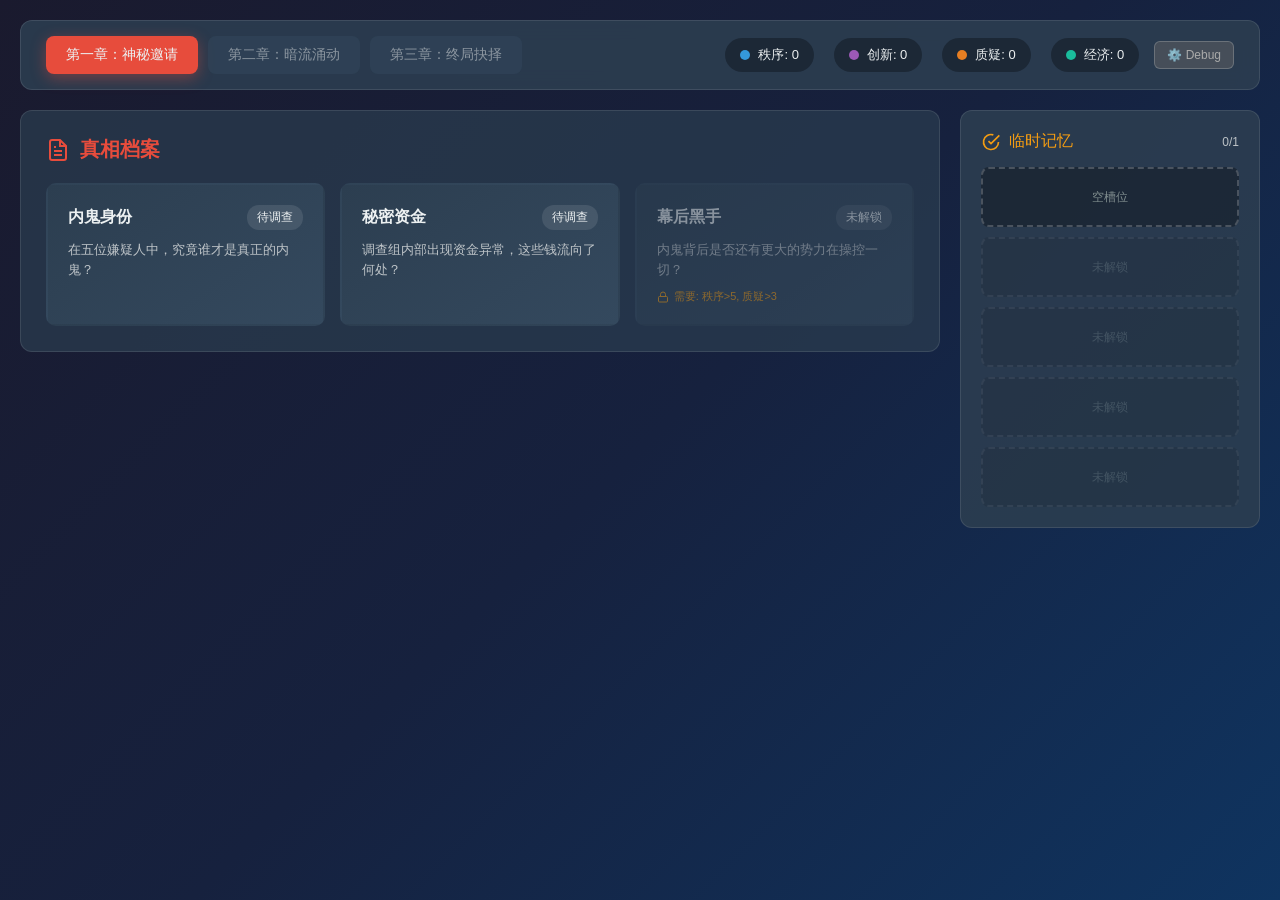
==== commit 16145d75: "Add narrative_sys and debug" ====
--- a/truth-panel.html
+++ b/truth-panel.html
@@ -619,6 +619,166 @@
             display: flex;
             flex-wrap: wrap;
             gap: 8px;
+        }
+
+        /* NPC 对话区域 */
+        .npc-dialogue-area {
+            background: rgba(44, 62, 80, 0.7);
+            border-radius: 12px;
+            padding: 20px;
+            margin-top: 20px;
+            border: 1px solid rgba(255,255,255,0.1);
+        }
+
+        .npc-dialogue-area h3 {
+            color: var(--light);
+            margin-bottom: 15px;
+            font-size: 15px;
+            display: flex;
+            align-items: center;
+            gap: 8px;
+        }
+
+        .npc-list {
+            display: flex;
+            flex-wrap: wrap;
+            gap: 10px;
+        }
+
+        .npc-button {
+            display: flex;
+            align-items: center;
+            gap: 8px;
+            padding: 10px 15px;
+            background: linear-gradient(135deg, #3498db 0%, #2980b9 100%);
+            border: none;
+            border-radius: 8px;
+            color: white;
+            cursor: pointer;
+            transition: all 0.3s;
+            font-size: 13px;
+        }
+
+        .npc-button:hover {
+            transform: translateY(-2px);
+            box-shadow: 0 4px 15px rgba(52, 152, 219, 0.4);
+        }
+
+        .npc-button.locked {
+            background: linear-gradient(135deg, #7f8c8d 0%, #6c7a7d 100%);
+            cursor: not-allowed;
+        }
+
+        .npc-button.locked:hover {
+            transform: none;
+            box-shadow: none;
+        }
+
+        .npc-avatar {
+            width: 32px;
+            height: 32px;
+            border-radius: 50%;
+            background: rgba(255,255,255,0.2);
+            display: flex;
+            align-items: center;
+            justify-content: center;
+            font-size: 16px;
+        }
+
+        .npc-chat {
+            margin-top: 15px;
+            background: rgba(0,0,0,0.3);
+            border-radius: 10px;
+            padding: 15px;
+        }
+
+        .npc-chat-header {
+            display: flex;
+            justify-content: space-between;
+            align-items: center;
+            margin-bottom: 15px;
+            padding-bottom: 10px;
+            border-bottom: 1px solid rgba(255,255,255,0.1);
+        }
+
+        .npc-name {
+            font-weight: bold;
+            color: var(--accent);
+        }
+
+        .close-chat {
+            background: transparent;
+            border: none;
+            color: #bdc3c7;
+            font-size: 24px;
+            cursor: pointer;
+            line-height: 1;
+        }
+
+        .close-chat:hover {
+            color: white;
+        }
+
+        .npc-chat-messages {
+            max-height: 200px;
+            overflow-y: auto;
+            margin-bottom: 15px;
+        }
+
+        .chat-message {
+            padding: 10px 15px;
+            border-radius: 10px;
+            margin-bottom: 10px;
+            line-height: 1.5;
+        }
+
+        .chat-message.npc {
+            background: rgba(52, 152, 219, 0.3);
+            margin-right: 20px;
+        }
+
+        .chat-message.player {
+            background: rgba(46, 204, 113, 0.3);
+            margin-left: 20px;
+            text-align: right;
+        }
+
+        .npc-chat-options {
+            display: flex;
+            flex-direction: column;
+            gap: 8px;
+        }
+
+        .chat-option {
+            padding: 10px 15px;
+            background: rgba(255,255,255,0.1);
+            border: 1px solid rgba(255,255,255,0.2);
+            border-radius: 8px;
+            color: var(--light);
+            cursor: pointer;
+            transition: all 0.3s;
+            text-align: left;
+        }
+
+        .chat-option:hover:not(.locked) {
+            background: rgba(255,255,255,0.2);
+        }
+
+        .chat-option.locked {
+            opacity: 0.5;
+            cursor: not-allowed;
+        }
+
+        .chat-option.locked::after {
+            content: ' [阵营要求不足]';
+            color: #e74c3c;
+            font-size: 12px;
+        }
+
+        .faction-req {
+            font-size: 11px;
+            color: #bdc3c7;
+            margin-top: 4px;
         }
 
         /* 结局弹窗 */
@@ -981,6 +1141,123 @@
         .memory-follow-up button:hover {
             background: #c0392b;
         }
+
+        /* Debug面板样式 */
+        .top-bar-right {
+            display: flex;
+            align-items: center;
+            gap: 15px;
+        }
+
+        .debug-btn {
+            padding: 6px 12px;
+            background: rgba(100, 100, 100, 0.5);
+            border: 1px solid rgba(255, 255, 255, 0.2);
+            border-radius: 6px;
+            color: #aaa;
+            cursor: pointer;
+            font-size: 12px;
+        }
+
+        .debug-btn:hover {
+            background: rgba(100, 100, 100, 0.7);
+            color: #fff;
+        }
+
+        .debug-modal {
+            position: fixed;
+            top: 0;
+            left: 0;
+            width: 100%;
+            height: 100%;
+            background: rgba(0, 0, 0, 0.7);
+            display: flex;
+            justify-content: center;
+            align-items: center;
+            z-index: 1000;
+        }
+
+        .debug-modal-content {
+            background: #2c3e50;
+            border-radius: 12px;
+            padding: 25px;
+            min-width: 320px;
+            border: 1px solid rgba(255, 255, 255, 0.1);
+        }
+
+        .debug-modal-header {
+            display: flex;
+            justify-content: space-between;
+            align-items: center;
+            margin-bottom: 20px;
+        }
+
+        .debug-modal-header h3 {
+            color: #ecf0f1;
+            margin: 0;
+        }
+
+        .debug-close-btn {
+            background: none;
+            border: none;
+            color: #aaa;
+            font-size: 24px;
+            cursor: pointer;
+            padding: 0;
+            line-height: 1;
+        }
+
+        .debug-close-btn:hover {
+            color: #fff;
+        }
+
+        .debug-content {
+            display: flex;
+            flex-direction: column;
+            gap: 15px;
+        }
+
+        .debug-row {
+            display: flex;
+            align-items: center;
+            justify-content: space-between;
+        }
+
+        .debug-row label {
+            color: #ecf0f1;
+            font-size: 14px;
+        }
+
+        .debug-row input {
+            width: 100px;
+            padding: 8px 12px;
+            background: rgba(0, 0, 0, 0.3);
+            border: 1px solid rgba(255, 255, 255, 0.2);
+            border-radius: 6px;
+            color: #fff;
+            font-size: 14px;
+            text-align: center;
+        }
+
+        .debug-row input:focus {
+            outline: none;
+            border-color: var(--accent);
+        }
+
+        .debug-apply {
+            margin-top: 10px;
+            padding: 10px;
+            background: var(--accent);
+            border: none;
+            border-radius: 6px;
+            color: #fff;
+            font-size: 14px;
+            cursor: pointer;
+        }
+
+        .debug-apply:hover {
+            background: #3498db;
+        }
     </style>
 </head>
 <body>
@@ -990,8 +1267,40 @@
             <div class="chapter-tabs" id="chapterTabs">
                 <!-- 动态生成 -->
             </div>
-            <div class="faction-scores" id="factionScores">
-                <!-- 动态生成 -->
+        <div class="top-bar-right">
+                <div class="faction-scores" id="factionScores">
+                    <!-- 动态生成 -->
+                </div>
+                <button class="debug-btn" onclick="openDebugPanel()">⚙️ Debug</button>
+            </div>
+        </div>
+        
+        <!-- Debug弹窗 -->
+        <div id="debugPanel" class="debug-modal" style="display: none;">
+            <div class="debug-modal-content">
+                <div class="debug-modal-header">
+                    <h3>⚙️ 阵营分数设置</h3>
+                    <button class="debug-close-btn" onclick="closeDebugPanel()">×</button>
+                </div>
+                <div class="debug-content">
+                    <div class="debug-row">
+                        <label>🛡️ 秩序</label>
+                        <input type="number" id="debugOrder" value="0" min="0">
+                    </div>
+                    <div class="debug-row">
+                        <label>💡 创新</label>
+                        <input type="number" id="debugInnovation" value="0" min="0">
+                    </div>
+                    <div class="debug-row">
+                        <label>❓ 质疑</label>
+                        <input type="number" id="debugQuestion" value="0" min="0">
+                    </div>
+                    <div class="debug-row">
+                        <label>💰 经济</label>
+                        <input type="number" id="debugEconomy" value="0" min="0">
+                    </div>
+                    <button class="debug-apply" onclick="applyDebugScores()">应用设置</button>
+                </div>
             </div>
         </div>
 
@@ -1085,6 +1394,34 @@
                         <h3>证据库</h3>
                         <div class="evidence-grid" id="evidenceGrid">
                             <!-- 动态生成 -->
+                        </div>
+                    </div>
+
+                    <!-- NPC 对话区域 -->
+                    <div class="npc-dialogue-area" id="npcDialogueArea">
+                        <h3>
+                            <svg width="20" height="20" viewBox="0 0 24 24" fill="none" stroke="currentColor" stroke-width="2">
+                                <path d="M17 21v-2a4 4 0 0 0-4-4H5a4 4 0 0 0-4 4v2"/>
+                                <circle cx="9" cy="7" r="4"/>
+                                <path d="M23 21v-2a4 4 0 0 0-3-3.87"/>
+                                <path d="M16 3.13a4 4 0 0 1 0 7.75"/>
+                            </svg>
+                            区域 NPC
+                        </h3>
+                        <div class="npc-list" id="npcList">
+                            <!-- 动态生成 -->
+                        </div>
+                        <div class="npc-chat" id="npcChat" style="display: none;">
+                            <div class="npc-chat-header">
+                                <span class="npc-name" id="currentNpcName">NPC名称</span>
+                                <button class="close-chat" onclick="closeNpcChat()">×</button>
+                            </div>
+                            <div class="npc-chat-messages" id="npcChatMessages">
+                                <!-- 对话内容 -->
+                            </div>
+                            <div class="npc-chat-options" id="npcChatOptions">
+                                <!-- 对话选项 -->
+                            </div>
                         </div>
                     </div>
                 </div>
@@ -1707,7 +2044,7 @@
                                 }
                             ],
                             completed: false,
-                            requirement: { truthId: "truth1-1", ended: true }
+                            requirement: { factionReq: { order: 5, question: 3 } }
                         }
                     ]
                 },
@@ -1986,23 +2323,23 @@
                 { id: "e2", name: "占星工具箱", chapter: 1, used: false },
                 { id: "e3", name: "占星会议记录", chapter: 1, used: false },
                 { id: "e4", name: "法律证书", chapter: 1, used: false },
-                { id: "e5", name: "庭审记录本", chapter: 1, used: false },
+                { id: "e5", name: "庭审记录本", chapter: 0, used: false },
                 { id: "e6", name: "司法考试通过名单", chapter: 1, used: false },
                 { id: "e7", name: "直播设备", chapter: 1, used: false },
                 { id: "e8", name: "粉丝名单", chapter: 1, used: false },
                 { id: "e9", name: "直播回放", chapter: 1, used: false },
-                { id: "e10", name: "军事勋章", chapter: 1, used: false },
+                { id: "e10", name: "军事勋章", chapter: 0, used: false },
                 { id: "e11", name: "退役证明", chapter: 1, used: false },
                 { id: "e12", name: "部队调动记录", chapter: 1, used: false },
                 { id: "e13", name: "财务报表", chapter: 1, used: false },
                 { id: "e14", name: "计算器", chapter: 1, used: false },
-                { id: "e15", name: "审计报告", chapter: 1, used: false },
-                { id: "e16", name: "银行转账记录", chapter: 1, used: false },
+                { id: "e15", name: "审计报告", chapter: 0, used: false },
+                { id: "e16", name: "银行转账记录", chapter: 0, used: false },
                 { id: "e17", name: "外汇兑换单", chapter: 1, used: false },
                 { id: "e18", name: "境外账户开户文件", chapter: 1, used: false },
                 { id: "e19", name: "捐款收据", chapter: 1, used: false },
-                { id: "e20", name: "慈善机构名单", chapter: 1, used: false },
-                { id: "e21", name: "资金流向追踪", chapter: 1, used: false },
+                { id: "e20", name: "慈善机构名单", chapter: 0, used: false },
+                { id: "e21", name: "资金流向追踪", chapter: 0, used: false },
                 { id: "e22", name: "私人账户明细", chapter: 1, used: false },
                 { id: "e23", name: "奢侈品收据", chapter: 1, used: false },
                 { id: "e24", name: "奢侈品店铺监控", chapter: 1, used: false },
@@ -2078,6 +2415,673 @@
                 { id: "e92", name: "研发日志", chapter: 3, used: false },
                 { id: "e93", name: "临床试验数据", chapter: 3, used: false },
                 { id: "e94", name: "药品分发记录", chapter: 3, used: false }
+            ],
+            // NPC 数据
+            npcs: [
+                {
+                    id: "npc1",
+                    name: "情报员阿杰",
+                    avatar: "🔍",
+                    location: "档案室",
+                    minChapter: 1,
+                    dialogues: [
+                        {
+                            id: "d1",
+                            text: "（正在整理文件）你好，需要我帮你查些资料吗？",
+                            options: [
+                                {
+                                    id: "o1",
+                                    text: "最近有什么可疑的人出入吗？",
+                                    nextId: "d2",
+                                    factionReq: null
+                                },
+                                {
+                                    id: "o2",
+                                    text: "我想看看上个月的访客记录",
+                                    nextId: "d3",
+                                    factionReq: { question: 5 }
+                                },
+                                {
+                                    id: "o3",
+                                    text: "给我看看机密文件",
+                                    nextId: "d4",
+                                    factionReq: { order: 10, innovation: 5 },
+                                    reward: { evidence: "e5", points: { question: 2 } }
+                                },
+                                {
+                                    id: "o9",
+                                    text: "（出示经济调查局证件）这是官方调阅",
+                                    nextId: "d6",
+                                    factionReq: { economy: 8 }
+                                },
+                                {
+                                    id: "o10",
+                                    text: "我需要调取所有与王局长的相关档案",
+                                    nextId: "d7",
+                                    factionReq: { order: 12 }
+                                }
+                            ]
+                        },
+                        {
+                            id: "d2",
+                            text: "嗯...确实有几个人行迹可疑，但我不方便多说。",
+                            options: [
+                                {
+                                    id: "o4",
+                                    text: "给我一个名字就好",
+                                    nextId: "d5",
+                                    factionReq: { economy: 3 }
+                                },
+                                {
+                                    id: "o5",
+                                    text: "好的，谢谢",
+                                    nextId: null,
+                                    factionReq: null
+                                },
+                                {
+                                    id: "o11",
+                                    text: "我有权知道这些信息",
+                                    nextId: "d8",
+                                    factionReq: { order: 8 }
+                                }
+                            ]
+                        },
+                        {
+                            id: "d3",
+                            text: "（警惕地看了看四周）这个需要更高的权限，不过...既然你问了...（小声）第三排柜子里有一份备份。",
+                            options: [
+                                {
+                                    id: "o6",
+                                    text: "明白了，我会去看看",
+                                    nextId: null,
+                                    factionReq: null,
+                                    reward: { evidence: "e10" }
+                                },
+                                {
+                                    id: "o12",
+                                    text: "这些记录里有王局长的活动轨迹吗？",
+                                    nextId: "d9",
+                                    factionReq: { question: 6 }
+                                }
+                            ]
+                        },
+                        {
+                            id: "d4",
+                            text: "！（慌张）你怎么会知道那些...算了，既然你有权限，这是你需要的。",
+                            options: [
+                                {
+                                    id: "o7",
+                                    text: "我会谨慎处理的",
+                                    nextId: null,
+                                    factionReq: null
+                                }
+                            ]
+                        },
+                        {
+                            id: "d5",
+                            text: "（压低声音）王局长最近和外面的人联系频繁...我说什么都没发生。",
+                            options: [
+                                {
+                                    id: "o8",
+                                    text: "收到，我会调查的",
+                                    nextId: null,
+                                    factionReq: null,
+                                    reward: { points: { question: 3 } }
+                                }
+                            ]
+                        },
+                        {
+                            id: "d6",
+                            text: "（立正敬礼）长官！请跟我来，这些是上个月的异常资金流动记录。",
+                            options: [
+                                {
+                                    id: "o13",
+                                    text: "很好，继续监视",
+                                    nextId: null,
+                                    factionReq: null
+                                },
+                                {
+                                    id: "o14",
+                                    text: "这些资金流向哪里？",
+                                    nextId: "d10",
+                                    factionReq: { economy: 10 }
+                                }
+                            ]
+                        },
+                        {
+                            id: "d7",
+                            text: "（查阅索引）王局长的档案...在最高保密区。不过我可以告诉你，他在三年前有过一次秘密出行记录。",
+                            options: [
+                                {
+                                    id: "o15",
+                                    text: "出行的目的地是哪里？",
+                                    nextId: "d11",
+                                    factionReq: { question: 8 }
+                                },
+                                {
+                                    id: "o16",
+                                    text: "记录显示他见了什么人？",
+                                    nextId: "d12",
+                                    factionReq: { innovation: 6 }
+                                }
+                            ]
+                        },
+                        {
+                            id: "d8",
+                            text: "（叹气）好吧，看在你这么坚持的份上...那个人叫'影子'，是地下组织的重要成员。",
+                            options: [
+                                {
+                                    id: "o17",
+                                    text: "'影子'现在在哪里？",
+                                    nextId: null,
+                                    factionReq: { question: 7 }
+                                }
+                            ]
+                        },
+                        {
+                            id: "d9",
+                            text: "（翻阅档案）有...10月12日他深夜离开了大楼，第二天凌晨才回来。另外，他的通讯记录里有一串神秘号码。",
+                            options: [
+                                {
+                                    id: "o18",
+                                    text: "神秘号码能追踪到吗？",
+                                    nextId: null,
+                                    factionReq: { innovation: 7 }
+                                }
+                            ]
+                        },
+                        {
+                            id: "d10",
+                            text: "大部分流向了一个离岸账户，账户持有人信息被加密了。但我查到了其中一笔钱去了一个叫'新秩序基金会'的组织。",
+                            options: [
+                                {
+                                    id: "o19",
+                                    text: "这个基金会的背景是什么？",
+                                    nextId: null,
+                                    factionReq: null
+                                }
+                            ]
+                        },
+                        {
+                            id: "d11",
+                            text: "官方记录显示是'学术交流'，但实际上...他去了边境的一个秘密基地。那里似乎是地下组织的训练营。",
+                            options: [
+                                {
+                                    id: "o20",
+                                    text: "有训练营的具体位置吗？",
+                                    nextId: null,
+                                    factionReq: { economy: 6 }
+                                }
+                            ]
+                        },
+                        {
+                            id: "d12",
+                            text: "（调出通讯记录）根据通讯时间分析，他见了至少三个不同的人。其中一个的代号是'北极星'，似乎是组织的核心人物。",
+                            options: [
+                                {
+                                    id: "o21",
+                                    text: "'北极星'的真实身份是什么？",
+                                    nextId: null,
+                                    factionReq: { order: 10 }
+                                }
+                            ]
+                        }
+                    ]
+                },
+                {
+                    id: "npc2",
+                    name: "技术主管林博士",
+                    avatar: "💻",
+                    location: "实验室",
+                    minChapter: 1,
+                    dialogues: [
+                        {
+                            id: "ld1",
+                            text: "（盯着屏幕）我在分析一些数据，你有什么事？",
+                            options: [
+                                {
+                                    id: "lo1",
+                                    text: "你的分析有什么发现？",
+                                    nextId: "ld2",
+                                    factionReq: null
+                                },
+                                {
+                                    id: "lo2",
+                                    text: "能给我权限看核心数据吗？",
+                                    nextId: "ld3",
+                                    factionReq: { innovation: 8 }
+                                },
+                                {
+                                    id: "lo7",
+                                    text: "我需要所有服务器的访问日志",
+                                    nextId: "ld5",
+                                    factionReq: { order: 7 }
+                                },
+                                {
+                                    id: "lo8",
+                                    text: "最近系统有没有被入侵的痕迹？",
+                                    nextId: "ld6",
+                                    factionReq: { innovation: 5 }
+                                }
+                            ]
+                        },
+                        {
+                            id: "ld2",
+                            text: "有些异常...数据显示有内部人员篡改了部分记录。",
+                            options: [
+                                {
+                                    id: "lo3",
+                                    text: "能导出这份数据吗？",
+                                    nextId: "ld4",
+                                    factionReq: { economy: 5 }
+                                },
+                                {
+                                    id: "lo4",
+                                    text: "知道了，继续分析吧",
+                                    nextId: null,
+                                    factionReq: null
+                                },
+                                {
+                                    id: "lo9",
+                                    text: "篡改的时间点是什么时候？",
+                                    nextId: "ld7",
+                                    factionReq: { question: 6 }
+                                }
+                            ]
+                        },
+                        {
+                            id: "ld3",
+                            text: "（推了推眼镜）可以，但你要保证不外泄。这是完整的数据分析报告。",
+                            options: [
+                                {
+                                    id: "lo5",
+                                    text: "放心，我有分寸",
+                                    nextId: null,
+                                    factionReq: null,
+                                    reward: { evidence: "e15", points: { innovation: 2 } }
+                                },
+                                {
+                                    id: "lo10",
+                                    text: "这些数据指向谁？",
+                                    nextId: "ld8",
+                                    factionReq: { question: 8 }
+                                }
+                            ]
+                        },
+                        {
+                            id: "ld4",
+                            text: "（操作打印机）给，数据报告。顺便说一句，篡改记录的人很专业，不是普通员工。",
+                            options: [
+                                {
+                                    id: "lo6",
+                                    text: "谢谢提示",
+                                    nextId: null,
+                                    factionReq: null,
+                                    reward: { evidence: "e16", points: { order: 1 } }
+                                },
+                                {
+                                    id: "lo11",
+                                    text: "是行政人员还是技术人员？",
+                                    nextId: "ld9",
+                                    factionReq: { innovation: 6 }
+                                }
+                            ]
+                        },
+                        {
+                            id: "ld5",
+                            text: "（调出日志）访问日志...最近一周有37次异常访问，其中16次来自外部IP。最关键的是，有人从王局长的工位远程下载了加密文件。",
+                            options: [
+                                {
+                                    id: "lo12",
+                                    text: "能追踪到下载的内容吗？",
+                                    nextId: "ld10",
+                                    factionReq: { economy: 7 }
+                                },
+                                {
+                                    id: "lo13",
+                                    text: "外部IP的源头在哪里？",
+                                    nextId: "ld11",
+                                    factionReq: { innovation: 9 }
+                                }
+                            ]
+                        },
+                        {
+                            id: "ld6",
+                            text: "确实有。我们检测到三个后门程序，已经被清理了。但入侵者的手法很高明，应该是专业黑客。",
+                            options: [
+                                {
+                                    id: "lo14",
+                                    text: "黑客有没有留下什么线索？",
+                                    nextId: "ld12",
+                                    factionReq: null
+                                },
+                                {
+                                    id: "lo15",
+                                    text: "系统还能继续使用吗？",
+                                    nextId: null,
+                                    factionReq: { order: 5 }
+                                }
+                            ]
+                        },
+                        {
+                            id: "ld7",
+                            text: "（指向屏幕）10月14日凌晨3点17分，正好是王局长加班的那个晚上。你看这个时间戳...前后只用了不到两分钟就完成了篡改。",
+                            options: [
+                                {
+                                    id: "lo16",
+                                    text: "两分钟内能篡改多少数据？",
+                                    nextId: null,
+                                    factionReq: { innovation: 7 }
+                                }
+                            ]
+                        },
+                        {
+                            id: "ld8",
+                            text: "从数据模式来看...篡改的时间点和王局长的登录时间高度吻合。而且，只有他才有权限访问那个数据库。",
+                            options: [
+                                {
+                                    id: "lo17",
+                                    text: "有没有可能是账号被盗用？",
+                                    nextId: "ld13",
+                                    factionReq: { question: 7 }
+                                }
+                            ]
+                        },
+                        {
+                            id: "ld9",
+                            text: "（摇头）不是普通技术人员。篡改的方式需要同时具备行政权限和技术知识。我查过，这个权限组合只有三个人有。",
+                            options: [
+                                {
+                                    id: "lo18",
+                                    text: "另外两个人是谁？",
+                                    nextId: null,
+                                    factionReq: { order: 9 }
+                                }
+                            ]
+                        },
+                        {
+                            id: "ld10",
+                            text: "文件名被加密了，但我破解了一部分。是关于...一个叫'黎明计划'的项目。内容涉及大量资金转移和人员调度。",
+                            options: [
+                                {
+                                    id: "lo19",
+                                    text: "这个计划的目标是什么？",
+                                    nextId: null,
+                                    factionReq: { economy: 8 }
+                                }
+                            ]
+                        },
+                        {
+                            id: "ld11",
+                            text: "（指向地图）大部分来自东南亚地区，但有一个IP很特殊...来自国内，而且是政府内网。看这里，这个IP段是专门用于...特殊任务的。",
+                            options: [
+                                {
+                                    id: "lo20",
+                                    text: "能定位到具体部门吗？",
+                                    nextId: null,
+                                    factionReq: { order: 11 }
+                                }
+                            ]
+                        },
+                        {
+                            id: "ld12",
+                            text: "有一点很奇怪...黑客使用的代码风格，和我们内部的开发规范非常相似。像是...有人把源代码泄露了。",
+                            options: [
+                                {
+                                    id: "lo21",
+                                    text: "源代码什么时候泄露的？",
+                                    nextId: null,
+                                    factionReq: { innovation: 8 }
+                                }
+                            ]
+                        },
+                        {
+                            id: "ld13",
+                            text: "我也考虑过这个可能。但登录时使用了生物识别，只有本人才能通过。所以...要么是他本人，要么有人能在王局长眼皮底下完成这一切。",
+                            options: [
+                                {
+                                    id: "lo22",
+                                    text: "有没有可能是内部配合？",
+                                    nextId: null,
+                                    factionReq: { order: 10, innovation: 5 }
+                                }
+                            ]
+                        }
+                    ]
+                },
+                {
+                    id: "npc3",
+                    name: "保安队长老张",
+                    avatar: "🛡️",
+                    location: "监控室",
+                    minChapter: 2,
+                    dialogues: [
+                        {
+                            id: "oz1",
+                            text: "（查看监控画面）这里24小时都有人值班，有什么事？",
+                            options: [
+                                {
+                                    id: "oo1",
+                                    text: "最近监控有没有发现异常？",
+                                    nextId: "oz2",
+                                    factionReq: null
+                                },
+                                {
+                                    id: "oo2",
+                                    text: "我要调取昨晚的监控录像",
+                                    nextId: "oz3",
+                                    factionReq: { order: 6 }
+                                },
+                                {
+                                    id: "oo7",
+                                    text: "王局长最近有什么异常举动吗？",
+                                    nextId: "oz5",
+                                    factionReq: { question: 6 }
+                                },
+                                {
+                                    id: "oo8",
+                                    text: "有人报告说看到可疑人员",
+                                    nextId: "oz6",
+                                    factionReq: { economy: 5 }
+                                }
+                            ]
+                        },
+                        {
+                            id: "oz2",
+                            text: "（挠头）说实话，有几个时间段的录像好像是空的...但这是机密，不能多说了。",
+                            options: [
+                                {
+                                    id: "oo3",
+                                    text: "我需要你告诉我具体时间",
+                                    nextId: "oz4",
+                                    factionReq: { question: 7 }
+                                },
+                                {
+                                    id: "oo4",
+                                    text: "我理解了",
+                                    nextId: null,
+                                    factionReq: null
+                                },
+                                {
+                                    id: "oo9",
+                                    text: "录像丢失是人为的吗？",
+                                    nextId: "oz7",
+                                    factionReq: { order: 8 }
+                                }
+                            ]
+                        },
+                        {
+                            id: "oz3",
+                            text: "（查看登记表）昨晚10点到12点的监控我已经备份好了，给你。",
+                            options: [
+                                {
+                                    id: "oo5",
+                                    text: "非常好",
+                                    nextId: null,
+                                    factionReq: null,
+                                    reward: { evidence: "e20", points: { order: 2 } }
+                                },
+                                {
+                                    id: "oo10",
+                                    text: "有没有拍到什么可疑的人？",
+                                    nextId: "oz8",
+                                    factionReq: { question: 8 }
+                                }
+                            ]
+                        },
+                        {
+                            id: "oz4",
+                            text: "（压低声音）10月15日晚上11点23分，有人从后门进入。这个人的脸被挡住了，但身形...有点像王局长。",
+                            options: [
+                                {
+                                    id: "oo6",
+                                    text: "这很重要，还有其他线索吗？",
+                                    nextId: null,
+                                    factionReq: null,
+                                    reward: { evidence: "e21", points: { question: 4 } }
+                                },
+                                {
+                                    id: "oo11",
+                                    text: "他进去了多久？",
+                                    nextId: "oz9",
+                                    factionReq: { order: 7 }
+                                }
+                            ]
+                        },
+                        {
+                            id: "oz5",
+                            text: "（犹豫了一下）王局长啊...他最近加班特别多，有时候半夜还在办公室。我有几次看到他和一些陌生人从后门进出...",
+                            options: [
+                                {
+                                    id: "oo12",
+                                    text: "那些陌生人长什么样？",
+                                    nextId: "oz10",
+                                    factionReq: { question: 8 }
+                                },
+                                {
+                                    id: "oo13",
+                                    text: "他和那些人谈了什么？",
+                                    nextId: "oz11",
+                                    factionReq: { innovation: 6 }
+                                }
+                            ]
+                        },
+                        {
+                            id: "oz6",
+                            text: "（警觉起来）什么样的可疑人员？说说特征。如果是真的，我得加强巡逻。",
+                            options: [
+                                {
+                                    id: "oo14",
+                                    text: "穿黑色风衣，戴墨镜，行动很隐蔽",
+                                    nextId: "oz12",
+                                    factionReq: null
+                                },
+                                {
+                                    id: "oo15",
+                                    text: "他们有车辆接应",
+                                    nextId: "oz13",
+                                    factionReq: { economy: 7 }
+                                }
+                            ]
+                        },
+                        {
+                            id: "oz7",
+                            text: "（沉默了一会儿）你懂的...不是所有事情都能查清楚的。但我可以告诉你，有人有权进入监控室删除录像。权限级别很高。",
+                            options: [
+                                {
+                                    id: "oo16",
+                                    text: "那个人的身份你知道吗？",
+                                    nextId: null,
+                                    factionReq: { order: 10 }
+                                }
+                            ]
+                        },
+                        {
+                            id: "oz8",
+                            text: "（回放录像）看这里，有个人一直在走廊徘徊，手里拿着文件夹。他走路的姿势我认识...是王局长。但他为什么半夜来？还走偏僻的走廊？",
+                            options: [
+                                {
+                                    id: "oo17",
+                                    text: "他去的是哪个房间？",
+                                    nextId: "oz14",
+                                    factionReq: { order: 8 }
+                                }
+                            ]
+                        },
+                        {
+                            id: "oz9",
+                            text: "大约一个半小时。从后门进，从侧门出。第二天早上，他的车在地下车库停了一整夜，但人不见了。",
+                            options: [
+                                {
+                                    id: "oo18",
+                                    text: "地下车库有监控吗？",
+                                    nextId: null,
+                                    factionReq: { innovation: 7 }
+                                }
+                            ]
+                        },
+                        {
+                            id: "oz10",
+                            text: "都是生面孔，穿着讲究，说话很有派头。其中一个我看着眼熟...好像在新闻里见过，是个商界大佬。",
+                            options: [
+                                {
+                                    id: "oo19",
+                                    text: "能认出具体是谁吗？",
+                                    nextId: null,
+                                    factionReq: { economy: 8 }
+                                }
+                            ]
+                        },
+                        {
+                            id: "oz11",
+                            text: "听不太清，但好像提到了'项目'和'资金'。有时候语气很激动，有几次我听到王局长说'不能再拖了'。",
+                            options: [
+                                {
+                                    id: "oo20",
+                                    text: "他们多久来一次？",
+                                    nextId: null,
+                                    factionReq: { question: 7 }
+                                }
+                            ]
+                        },
+                        {
+                            id: "oz12",
+                            text: "这种打扮的人最近一个月出现过三次，都是深夜。我有记录，但...你最好别问我怎么知道的。",
+                            options: [
+                                {
+                                    id: "oo21",
+                                    text: "把记录给我看看",
+                                    nextId: null,
+                                    factionReq: { order: 9 }
+                                }
+                            ]
+                        },
+                        {
+                            id: "oz13",
+                            text: "（调出停车场记录）是一辆黑色奔驰，车牌是外地的。每次来都停在同一个位置——就在后门旁边，像是特意安排好的。",
+                            options: [
+                                {
+                                    id: "oo22",
+                                    text: "能查到车主信息吗？",
+                                    nextId: null,
+                                    factionReq: { economy: 9 }
+                                }
+                            ]
+                        },
+                        {
+                            id: "oz14",
+                            text: "（放大画面）档案室旁边的那个房间...那不是普通办公室，是特殊档案区。只有局长级别才能进入。",
+                            options: [
+                                {
+                                    id: "oo23",
+                                    text: "那里存放着什么？",
+                                    nextId: null,
+                                    factionReq: { order: 11 }
+                                }
+                            ]
+                        }
+                    ]
+                }
             ]
         };
 
@@ -2092,7 +3096,14 @@
             completedTruths: [],
             revealedTruths: [],
             draggedEvidence: null,
-            selectedEnding: null  // debug功能：手动选择的结局
+            selectedEnding: null,  // debug功能：手动选择的结局
+            // NPC 相关状态
+            currentNpc: null,
+            currentDialogueId: null,
+            completedDialogues: [],  // 已完成的对话ID
+            completedNpcs: [],  // 已完成的NPC
+            unlockedEvidence: [],  // 已解锁的对话奖励证据
+            claimedDialogueRewards: []  // 已领取的对话奖励
         };
 
         // ==================== 初始化 ====================
@@ -2102,8 +3113,248 @@
             renderTruthCards();
             renderMemorySlots();
             renderEvidenceGrid();
+            renderNpcList();
             updateMemoryCapacity();
             unlockNextChapter();
+        }
+
+        // ==================== NPC 对话系统 ====================
+
+        // 检查阵营分数是否满足要求
+        function checkFactionRequirement(factionReq) {
+            if (!factionReq) return true;
+            for (const [faction, value] of Object.entries(factionReq)) {
+                if (gameState.factionScores[faction] < value) {
+                    return false;
+                }
+            }
+            return true;
+        }
+
+        // 渲染 NPC 列表
+        function renderNpcList() {
+            const container = document.getElementById('npcList');
+            const currentChapter = gameState.currentChapter;
+            const availableNpcs = gameData.npcs.filter(npc => npc.minChapter <= currentChapter);
+
+            container.innerHTML = availableNpcs.map(npc => {
+                const isInChat = gameState.currentNpc?.id === npc.id;
+                const isCompleted = gameState.completedNpcs?.includes(npc.id);
+                return `
+                    <button class="npc-button ${isInChat ? 'active' : ''} ${isCompleted ? 'locked' : ''}"
+                            onclick="${isCompleted ? '' : `openNpcChat('${npc.id}')`}"
+                            ${isCompleted ? 'disabled' : ''}>
+                        <span class="npc-avatar">${npc.avatar}</span>
+                        <span>${npc.name}</span>
+                        ${isCompleted ? '<span style="margin-left:5px;font-size:11px;">✓</span>' : ''}
+                    </button>
+                `;
+            }).join('');
+        }
+
+        // 打开 NPC 对话
+        function openNpcChat(npcId) {
+            const npc = gameData.npcs.find(n => n.id === npcId);
+            if (!npc) return;
+
+            // 检查是否已完成
+            if (gameState.completedNpcs?.includes(npc.id)) return;
+
+            gameState.currentNpc = npc;
+            gameState.currentDialogueId = null;  // 从第一个对话开始
+
+            document.getElementById('npcChat').style.display = 'block';
+            document.getElementById('currentNpcName').textContent = `${npc.name} - ${npc.location}`;
+
+            renderNpcDialogue();
+            renderNpcList();
+        }
+
+        // 关闭 NPC 对话
+        function closeNpcChat() {
+            document.getElementById('npcChat').style.display = 'none';
+            gameState.currentNpc = null;
+            gameState.currentDialogueId = null;
+            renderNpcList();
+        }
+
+        // 渲染当前对话内容
+        function renderNpcDialogue() {
+            const npc = gameState.currentNpc;
+            if (!npc) return;
+
+            const messagesContainer = document.getElementById('npcChatMessages');
+            const optionsContainer = document.getElementById('npcChatOptions');
+
+            // 获取当前对话
+            let currentDialogue = null;
+            if (gameState.currentDialogueId) {
+                currentDialogue = npc.dialogues.find(d => d.id === gameState.currentDialogueId);
+            }
+
+            // 如果没有当前对话，显示第一条
+            if (!currentDialogue && npc.dialogues.length > 0) {
+                currentDialogue = npc.dialogues[0];
+                gameState.currentDialogueId = currentDialogue.id;
+            }
+
+            if (!currentDialogue) {
+                messagesContainer.innerHTML = '<div class="chat-message npc">对话结束</div>';
+                optionsContainer.innerHTML = '';
+                return;
+            }
+
+            // 显示对话消息
+            messagesContainer.innerHTML = `
+                <div class="chat-message npc">${currentDialogue.text}</div>
+            `;
+
+            // 显示对话选项
+            const factionNames = { order: '秩序', innovation: '创新', question: '质疑', economy: '经济' };
+
+            optionsContainer.innerHTML = currentDialogue.options.map(option => {
+                const canSelect = checkFactionRequirement(option.factionReq);
+                const reqText = option.factionReq ?
+                    Object.entries(option.factionReq).map(([k, v]) => `${factionNames[k]} ${v}`).join(', ') :
+                    null;
+
+                return `
+                    <button class="chat-option ${canSelect ? '' : 'locked'}"
+                            onclick="${canSelect ? `selectDialogueOption('${option.id}')` : ''}"
+                            ${canSelect ? '' : 'disabled'}>
+                        <div>${option.text}</div>
+                        ${reqText ? `<div class="faction-req">需要: ${reqText}</div>` : ''}
+                    </button>
+                `;
+            }).join('');
+        }
+
+        // 选择对话选项
+        function selectDialogueOption(optionId) {
+            const npc = gameState.currentNpc;
+            if (!npc) return;
+
+            const dialogue = npc.dialogues.find(d => d.id === gameState.currentDialogueId);
+            if (!dialogue) return;
+
+            const option = dialogue.options.find(o => o.id === optionId);
+            if (!option) return;
+
+            // 添加玩家回复
+            const messagesContainer = document.getElementById('npcChatMessages');
+            const playerMsg = document.createElement('div');
+            playerMsg.className = 'chat-message player';
+            playerMsg.textContent = option.text;
+            messagesContainer.appendChild(playerMsg);
+
+            // 即时发放奖励（仅首次）
+            if (option.reward) {
+                const claimKey = `${npc.id}:${option.id}`;
+                if (!gameState.claimedDialogueRewards?.includes(claimKey)) {
+                    // 发放阵营分数
+                    if (option.reward.points) {
+                        Object.entries(option.reward.points).forEach(([faction, points]) => {
+                            gameState.factionScores[faction] += points;
+                        });
+                    }
+                    // 发放证据
+                    if (option.reward.evidence) {
+                        const evidence = gameData.evidence.find(e => e.id === option.reward.evidence);
+                        if (evidence) {
+                            if (!gameState.unlockedEvidence) gameState.unlockedEvidence = [];
+                            if (!gameState.unlockedEvidence.includes(evidence.id)) {
+                                gameState.unlockedEvidence.push(evidence.id);
+                            }
+                        }
+                    }
+                    // 标记为已领取
+                    if (!gameState.claimedDialogueRewards) gameState.claimedDialogueRewards = [];
+                    gameState.claimedDialogueRewards.push(claimKey);
+                    
+                    // 显示获得提示
+                    setTimeout(() => {
+                        let rewardText = '';
+                        if (option.reward.points) {
+                            const names = { order: '秩序', innovation: '创新', question: '质疑', economy: '经济' };
+                            Object.entries(option.reward.points).forEach(([f, p]) => {
+                                rewardText += `${names[f]} +${p} `;
+                            });
+                        }
+                        if (option.reward.evidence) {
+                            const ev = gameData.evidence.find(e => e.id === option.reward.evidence);
+                            if (ev) rewardText += `获得: ${ev.name}`;
+                        }
+                        if (rewardText) alert(`🎁 ${rewardText}`);
+                    }, 100);
+                }
+            }
+
+            // 滚动到底部
+            messagesContainer.scrollTop = messagesContainer.scrollHeight;
+
+            // 延迟显示下一个对话
+            setTimeout(() => {
+                if (option.nextId) {
+                    gameState.currentDialogueId = option.nextId;
+                    renderNpcDialogue();
+                } else {
+                    // 对话结束
+                    finishNpcDialogue();
+                }
+            }, 500);
+        }
+
+        // 完成对话
+        function finishNpcDialogue() {
+            const npc = gameState.currentNpc;
+            
+            // 检查该NPC是否所有对话都已完成
+            const allDone = npc.dialogues.every(d => 
+                d.options.some(opt => opt.nextId === null && gameState.claimedDialogueRewards?.includes(`${npc.id}:${opt.id}`))
+            );
+            
+            if (allDone) {
+                if (!gameState.completedNpcs) gameState.completedNpcs = [];
+                if (!gameState.completedNpcs.includes(npc.id)) {
+                    gameState.completedNpcs.push(npc.id);
+                }
+            }
+
+            // 更新UI
+            renderFactionScores();
+            renderEvidenceGrid();
+            renderNpcList();
+
+            // 关闭对话框
+            document.getElementById('npcChat').style.display = 'none';
+            gameState.currentNpc = null;
+            gameState.currentDialogueId = null;
+        }
+
+        // 处理对话奖励（保留兼容）
+        function processDialogueReward(reward) { }
+
+        // ==================== Debug面板 ====================
+        function openDebugPanel() {
+            const panel = document.getElementById('debugPanel');
+            document.getElementById('debugOrder').value = gameState.factionScores.order;
+            document.getElementById('debugInnovation').value = gameState.factionScores.innovation;
+            document.getElementById('debugQuestion').value = gameState.factionScores.question;
+            document.getElementById('debugEconomy').value = gameState.factionScores.economy;
+            panel.style.display = 'flex';
+        }
+
+        function closeDebugPanel() {
+            document.getElementById('debugPanel').style.display = 'none';
+        }
+
+        function applyDebugScores() {
+            gameState.factionScores.order = parseInt(document.getElementById('debugOrder').value) || 0;
+            gameState.factionScores.innovation = parseInt(document.getElementById('debugInnovation').value) || 0;
+            gameState.factionScores.question = parseInt(document.getElementById('debugQuestion').value) || 0;
+            gameState.factionScores.economy = parseInt(document.getElementById('debugEconomy').value) || 0;
+            renderFactionScores();
+            closeDebugPanel();
         }
 
         // ==================== 渲染函数 ====================
@@ -2159,7 +3410,7 @@
                                     <rect x="3" y="11" width="18" height="11" rx="2" ry="2"/>
                                     <path d="M7 11V7a5 5 0 0 1 10 0v4"/>
                                 </svg>
-                                需要先完成前置真相
+                                ${truth.requirement.factionReq ? `需要: ${formatRequirements(truth.requirement)}` : '需要先完成前置真相'}
                             </div>
                         ` : ''}
                     </div>
@@ -2170,12 +3421,16 @@
         function checkTruthLocked(truth) {
             if (!truth.requirement) return false;
             
-            if (truth.requirement.truthId) {
-                return !gameState.revealedTruths.includes(truth.requirement.truthId);
+            // 阵营分数要求检查
+            if (truth.requirement.factionReq) {
+                return !checkFactionRequirement(truth.requirement.factionReq);
             }
+            
+            // 真相完成数要求检查
             if (truth.requirement.truthsCompleted !== undefined) {
                 return gameState.revealedTruths.length < truth.requirement.truthsCompleted;
             }
+            
             return false;
         }
 
@@ -2214,14 +3469,23 @@
 
         function renderEvidenceGrid() {
             const container = document.getElementById('evidenceGrid');
-            const chapterEvidence = gameData.evidence.filter(e => e.chapter === gameState.currentChapter);
+            const unlockedDialogueEvidence = gameState.unlockedEvidence || [];
+            
+            // 本章初始证据 + 已解锁的对话奖励证据(chapter=0)
+            const chapterEvidence = gameData.evidence.filter(e => {
+                // 本章初始证据
+                if (e.chapter === gameState.currentChapter) return true;
+                // 已解锁的对话奖励证据
+                if (e.chapter === 0 && unlockedDialogueEvidence.includes(e.id)) return true;
+                return false;
+            });
             
             container.innerHTML = chapterEvidence.map(e => `
-                <div class="evidence-item ${e.used ? 'used' : ''}" 
+                <div class="evidence-item ${e.used ? 'used' : ''} ${e.chapter === 0 ? 'dialogue-reward' : ''}" 
                      draggable="${!e.used}"
                      ondragstart="onDragStart(event, '${e.id}')"
                      ondragend="onDragEnd(event)">
-                    ${e.name}
+                    ${e.name}${e.chapter === 0 ? ' ⭐' : ''}
                 </div>
             `).join('');
         }
@@ -2810,6 +4074,9 @@
 
         function formatRequirements(req) {
             const names = { order: '秩序', innovation: '创新', question: '质疑', economy: '经济' };
+            if (req.factionReq) {
+                return Object.entries(req.factionReq).map(([k, v]) => `${names[k]}>${v}`).join(', ');
+            }
             return Object.entries(req).map(([k, v]) => `${names[k]}>${v}`).join(', ');
         }
 
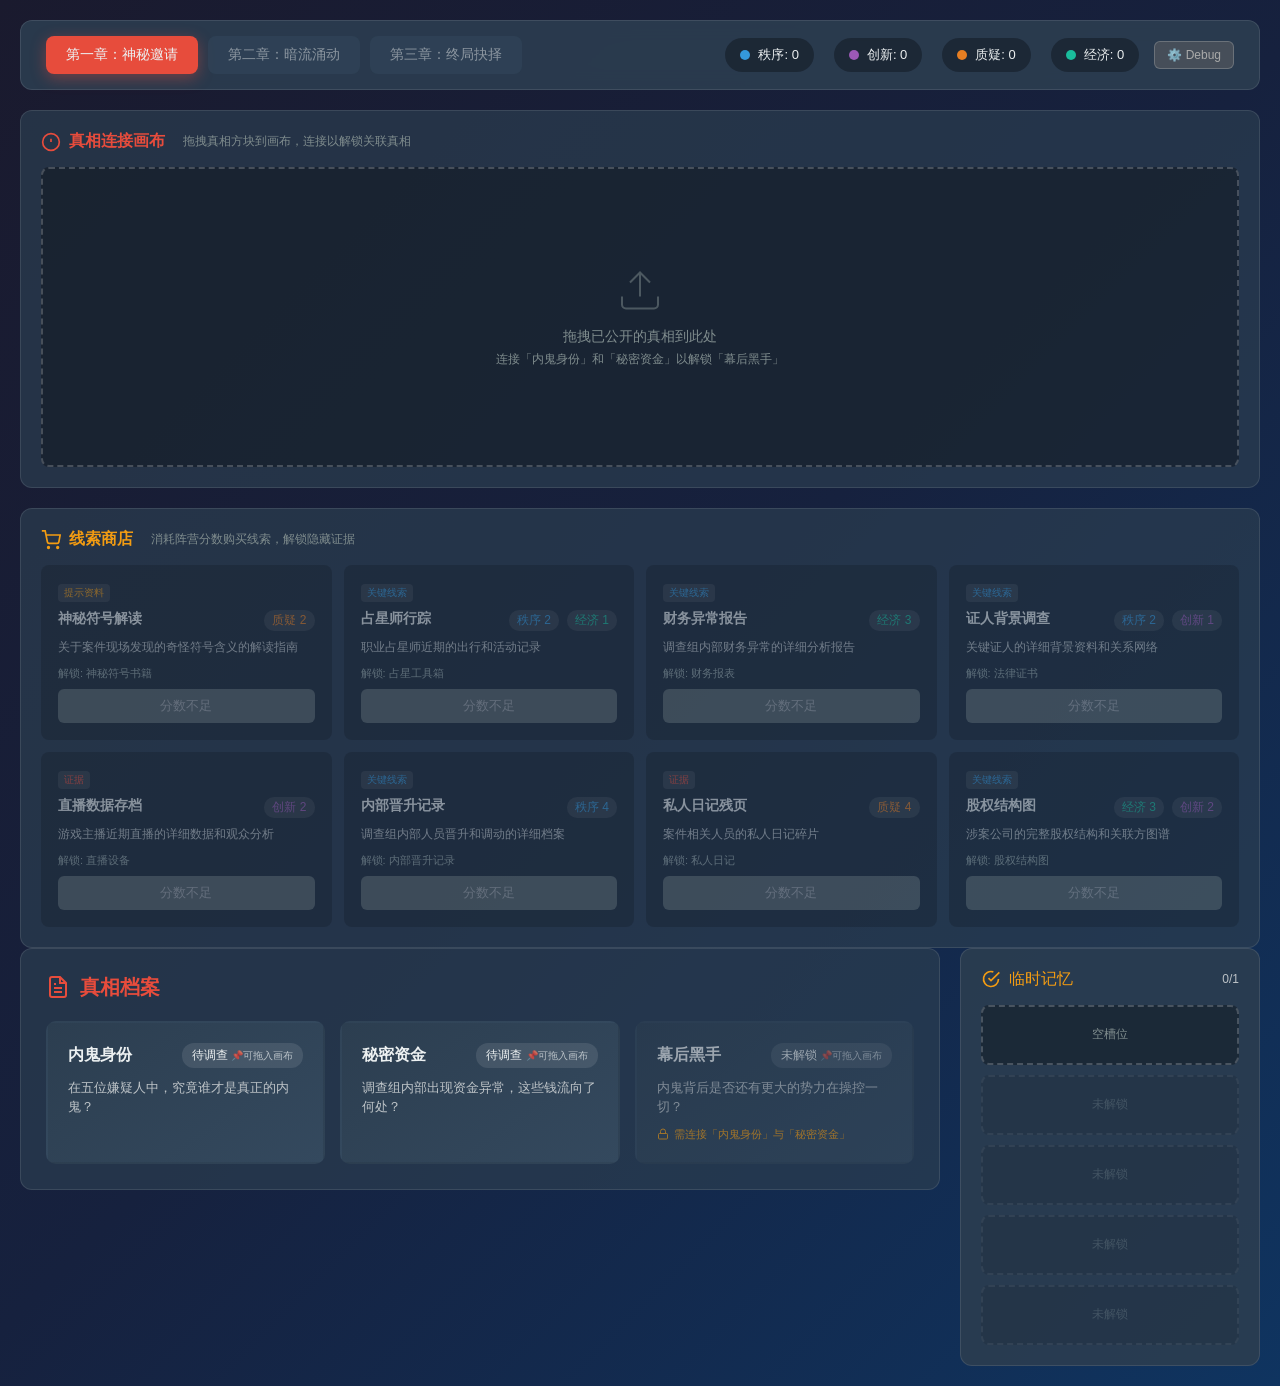
==== commit 6e9367e5: "Add connection&store sys connection between truth and store sys" ====
--- a/truth-panel.html
+++ b/truth-panel.html
@@ -157,8 +157,20 @@
         }
 
         .truth-card.locked {
-            opacity: 0.5;
-            cursor: not-allowed;
+            opacity: 0.6;
+            cursor: grab;
+        }
+        
+        .truth-card.locked:active {
+            cursor: grabbing;
+        }
+        
+        .truth-card:hover {
+            cursor: grab;
+        }
+        
+        .truth-card:active {
+            cursor: grabbing;
         }
 
         .truth-card.completed {
@@ -464,6 +476,16 @@
         .evidence-item.used {
             opacity: 0.4;
             cursor: not-allowed;
+        }
+
+        .evidence-item.dialogue-reward {
+            border-left: 3px solid #9b59b6;
+            background: rgba(155, 89, 182, 0.1);
+        }
+
+        .evidence-item.shop-unlocked {
+            border-left: 3px solid #f39c12;
+            background: rgba(243, 156, 18, 0.1);
         }
 
         .evidence-drop-zone {
@@ -1258,6 +1280,351 @@
         .debug-apply:hover {
             background: #3498db;
         }
+
+        /* ==================== 画布区域样式 ==================== */
+        .canvas-section {
+            margin-top: 20px;
+            background: rgba(44, 62, 80, 0.7);
+            border-radius: 12px;
+            padding: 20px;
+            border: 1px solid rgba(255,255,255,0.1);
+        }
+
+        .canvas-section h3 {
+            color: var(--accent);
+            margin-bottom: 15px;
+            font-size: 16px;
+            display: flex;
+            align-items: center;
+            gap: 8px;
+        }
+
+        .canvas-container {
+            position: relative;
+            width: 100%;
+            height: 300px;
+            background: rgba(0,0,0,0.3);
+            border-radius: 8px;
+            border: 2px dashed rgba(255,255,255,0.2);
+            overflow: hidden;
+        }
+
+        .canvas-svg {
+            position: absolute;
+            top: 0;
+            left: 0;
+            width: 100%;
+            height: 100%;
+            pointer-events: none;
+        }
+
+        .canvas-svg line.connection-link {
+            stroke: #3498db;
+            stroke-width: 3;
+            stroke-linecap: round;
+            filter: drop-shadow(0 0 4px rgba(52, 152, 219, 0.6));
+        }
+
+        .canvas-svg line.connection-link.active {
+            stroke: #27ae60;
+            filter: drop-shadow(0 0 6px rgba(39, 174, 96, 0.8));
+            stroke-width: 4;
+        }
+
+        /* 真相方块 */
+        .canvas-truth-node {
+            position: absolute;
+            min-width: 120px;
+            max-width: 160px;
+            background: linear-gradient(145deg, #2c3e50, #34495e);
+            border-radius: 10px;
+            padding: 12px 15px;
+            cursor: grab;
+            border: 2px solid rgba(255,255,255,0.2);
+            transition: all 0.2s;
+            user-select: none;
+            z-index: 10;
+        }
+
+        .canvas-truth-node:hover {
+            border-color: var(--accent);
+            box-shadow: 0 4px 20px rgba(231, 76, 60, 0.3);
+            transform: scale(1.02);
+        }
+
+        .canvas-truth-node.dragging {
+            cursor: grabbing;
+            z-index: 100;
+            opacity: 0.9;
+            box-shadow: 0 8px 30px rgba(0,0,0,0.5);
+        }
+
+        .canvas-truth-node.connected {
+            border-color: var(--success);
+            box-shadow: 0 0 15px rgba(39, 174, 96, 0.4);
+        }
+
+        .canvas-truth-node .node-title {
+            font-size: 13px;
+            font-weight: bold;
+            color: var(--light);
+            margin-bottom: 4px;
+        }
+
+        .canvas-truth-node .node-desc {
+            font-size: 11px;
+            color: #bdc3c7;
+            line-height: 1.3;
+        }
+
+        /* 连接点 */
+        .connection-handle {
+            position: absolute;
+            width: 16px;
+            height: 16px;
+            background: var(--accent);
+            border: 2px solid white;
+            border-radius: 50%;
+            cursor: pointer;
+            z-index: 20;
+            transition: all 0.2s;
+        }
+
+        .connection-handle:hover {
+            transform: scale(1.3);
+            background: var(--success);
+            box-shadow: 0 0 10px rgba(39, 174, 96, 0.8);
+        }
+
+        .connection-handle.active {
+            background: var(--success);
+            animation: pulse 1s infinite;
+        }
+
+        .connection-handle.left { left: -8px; top: 50%; transform: translateY(-50%); }
+        .connection-handle.right { right: -8px; top: 50%; transform: translateY(-50%); }
+        .connection-handle.top { top: -8px; left: 50%; transform: translateX(-50%); }
+        .connection-handle.bottom { bottom: -8px; left: 50%; transform: translateX(-50%); }
+
+        .connection-handle.left:hover,
+        .connection-handle.right:hover {
+            transform: translateY(-50%) scale(1.3);
+        }
+
+        @keyframes pulse {
+            0%, 100% { box-shadow: 0 0 5px rgba(39, 174, 96, 0.6); }
+            50% { box-shadow: 0 0 15px rgba(39, 174, 96, 0.9); }
+        }
+
+        /* 连接线提示 */
+        .connection-hint {
+            position: absolute;
+            bottom: 10px;
+            left: 50%;
+            transform: translateX(-50%);
+            font-size: 12px;
+            color: #95a5a6;
+            text-align: center;
+        }
+
+        /* 解锁提示 */
+        .unlock-notification {
+            position: fixed;
+            top: 50%;
+            left: 50%;
+            transform: translate(-50%, -50%);
+            background: linear-gradient(145deg, #1e4d3a, #2c5e47);
+            border: 2px solid var(--success);
+            border-radius: 16px;
+            padding: 30px 40px;
+            text-align: center;
+            z-index: 2000;
+            animation: unlockPop 0.5s ease-out;
+            box-shadow: 0 0 40px rgba(39, 174, 96, 0.4);
+        }
+
+        .unlock-notification h2 {
+            color: var(--success);
+            margin-bottom: 15px;
+            font-size: 22px;
+        }
+
+        .unlock-notification p {
+            color: var(--light);
+            margin-bottom: 20px;
+            font-size: 16px;
+        }
+
+        .unlock-notification button {
+            background: var(--success);
+            border: none;
+            color: white;
+            padding: 10px 25px;
+            border-radius: 8px;
+            cursor: pointer;
+            font-size: 14px;
+        }
+
+        @keyframes unlockPop {
+            from { transform: translate(-50%, -50%) scale(0.5); opacity: 0; }
+            to { transform: translate(-50%, -50%) scale(1); opacity: 1; }
+        }
+
+        .canvas-empty-hint {
+            position: absolute;
+            top: 50%;
+            left: 50%;
+            transform: translate(-50%, -50%);
+            text-align: center;
+            color: #7f8c8d;
+            font-size: 14px;
+        }
+
+        .canvas-empty-hint svg {
+            margin-bottom: 10px;
+            opacity: 0.5;
+        }
+
+        /* ==================== 商店区域样式 ==================== */
+        .shop-section {
+            margin-top: 20px;
+            background: rgba(44, 62, 80, 0.7);
+            border-radius: 12px;
+            padding: 20px;
+            border: 1px solid rgba(255,255,255,0.1);
+        }
+
+        .shop-section h3 {
+            color: var(--warning);
+            margin-bottom: 15px;
+            font-size: 16px;
+            display: flex;
+            align-items: center;
+            gap: 8px;
+        }
+
+        .shop-items {
+            display: grid;
+            grid-template-columns: repeat(auto-fill, minmax(280px, 1fr));
+            gap: 12px;
+        }
+
+        .shop-item {
+            background: rgba(0,0,0,0.3);
+            border-radius: 8px;
+            padding: 15px;
+            border: 2px solid transparent;
+            transition: all 0.3s;
+        }
+
+        .shop-item:hover {
+            border-color: var(--warning);
+        }
+
+        .shop-item.purchased {
+            border-color: var(--success);
+            background: rgba(39, 174, 96, 0.1);
+        }
+
+        .shop-item.locked {
+            opacity: 0.5;
+        }
+
+        .shop-item-header {
+            display: flex;
+            justify-content: space-between;
+            align-items: flex-start;
+            margin-bottom: 8px;
+        }
+
+        .shop-item-name {
+            font-size: 14px;
+            font-weight: bold;
+            color: var(--light);
+        }
+
+        .shop-item-price {
+            display: flex;
+            gap: 8px;
+            font-size: 12px;
+        }
+
+        .price-tag {
+            padding: 2px 8px;
+            border-radius: 10px;
+            background: rgba(255,255,255,0.1);
+        }
+
+        .price-tag.order { color: var(--order); }
+        .price-tag.innovation { color: var(--innovation); }
+        .price-tag.question { color: var(--question); }
+        .price-tag.economy { color: var(--economy); }
+
+        .shop-item-desc {
+            font-size: 12px;
+            color: #bdc3c7;
+            margin-bottom: 10px;
+            line-height: 1.4;
+        }
+
+        .shop-item-status {
+            font-size: 11px;
+            color: #95a5a6;
+            margin-bottom: 8px;
+        }
+
+        .shop-item-status.purchased {
+            color: var(--success);
+        }
+
+        .buy-btn {
+            width: 100%;
+            padding: 8px 12px;
+            background: linear-gradient(135deg, #f39c12 0%, #e67e22 100%);
+            border: none;
+            border-radius: 6px;
+            color: white;
+            font-size: 13px;
+            cursor: pointer;
+            transition: all 0.2s;
+        }
+
+        .buy-btn:hover:not(:disabled) {
+            transform: scale(1.02);
+            box-shadow: 0 4px 15px rgba(243, 156, 18, 0.4);
+        }
+
+        .buy-btn:disabled {
+            background: #7f8c8d;
+            cursor: not-allowed;
+            opacity: 0.6;
+        }
+
+        .buy-btn.purchased {
+            background: var(--success);
+            cursor: default;
+        }
+
+        .shop-empty {
+            text-align: center;
+            color: #7f8c8d;
+            padding: 20px;
+            font-size: 14px;
+        }
+
+        .shop-item-category {
+            font-size: 10px;
+            padding: 2px 6px;
+            border-radius: 4px;
+            background: rgba(255,255,255,0.1);
+            margin-bottom: 8px;
+            display: inline-block;
+        }
+
+        .category-key { color: #3498db; }
+        .category-evidence { color: #e74c3c; }
+        .category-dialogue { color: #9b59b6; }
+        .category-hint { color: #f39c12; }
     </style>
 </head>
 <body>
@@ -1272,6 +1639,49 @@
                     <!-- 动态生成 -->
                 </div>
                 <button class="debug-btn" onclick="openDebugPanel()">⚙️ Debug</button>
+            </div>
+        </div>
+
+        <!-- 画布区域 -->
+        <div class="canvas-section" id="canvasSection">
+            <h3>
+                <svg width="20" height="20" viewBox="0 0 24 24" fill="none" stroke="currentColor" stroke-width="2">
+                    <circle cx="12" cy="12" r="10"/>
+                    <line x1="12" y1="8" x2="12" y2="12"/>
+                    <line x1="12" y1="16" x2="12.01" y2="16"/>
+                </svg>
+                真相连接画布
+                <span style="font-size:12px;color:#7f8c8d;font-weight:normal;margin-left:10px;">拖拽真相方块到画布，连接以解锁关联真相</span>
+            </h3>
+            <div class="canvas-container" id="canvasContainer">
+                <svg class="canvas-svg" id="canvasSvg">
+                    <!-- 连接线在这里绘制 -->
+                </svg>
+                <div class="canvas-empty-hint" id="canvasEmptyHint">
+                    <svg width="48" height="48" viewBox="0 0 24 24" fill="none" stroke="currentColor" stroke-width="1">
+                        <path d="M21 15v4a2 2 0 0 1-2 2H5a2 2 0 0 1-2-2v-4"/>
+                        <polyline points="17 8 12 3 7 8"/>
+                        <line x1="12" y1="3" x2="12" y2="15"/>
+                    </svg>
+                    <p>拖拽已公开的真相到此处</p>
+                    <p style="font-size:12px;margin-top:5px;">连接「内鬼身份」和「秘密资金」以解锁「幕后黑手」</p>
+                </div>
+            </div>
+        </div>
+
+        <!-- 商店区域 -->
+        <div class="shop-section" id="shopSection">
+            <h3>
+                <svg width="20" height="20" viewBox="0 0 24 24" fill="none" stroke="currentColor" stroke-width="2">
+                    <circle cx="9" cy="21" r="1"/>
+                    <circle cx="20" cy="21" r="1"/>
+                    <path d="M1 1h4l2.68 13.39a2 2 0 0 0 2 1.61h9.72a2 2 0 0 0 2-1.61L23 6H6"/>
+                </svg>
+                线索商店
+                <span style="font-size:12px;color:#7f8c8d;font-weight:normal;margin-left:10px;">消耗阵营分数购买线索，解锁隐藏证据</span>
+            </h3>
+            <div class="shop-items" id="shopItems">
+                <!-- 动态生成 -->
             </div>
         </div>
         
@@ -1459,6 +1869,120 @@
     <script>
         // ==================== 游戏数据 ====================
         const gameData = {
+            // 商店物品数据
+            shopItems: [
+                // 第一章线索
+                {
+                    id: "shop_1",
+                    name: "神秘符号解读",
+                    description: "关于案件现场发现的奇怪符号含义的解读指南",
+                    category: "hint",
+                    price: { question: 2 },
+                    unlocksEvidence: "神秘符号书籍",
+                    chapter: 1
+                },
+                {
+                    id: "shop_2",
+                    name: "占星师行踪",
+                    description: "职业占星师近期的出行和活动记录",
+                    category: "key",
+                    price: { order: 2, economy: 1 },
+                    unlocksEvidence: "占星工具箱",
+                    chapter: 1
+                },
+                {
+                    id: "shop_3",
+                    name: "财务异常报告",
+                    description: "调查组内部财务异常的详细分析报告",
+                    category: "key",
+                    price: { economy: 3 },
+                    unlocksEvidence: "财务报表",
+                    chapter: 1
+                },
+                {
+                    id: "shop_4",
+                    name: "证人背景调查",
+                    description: "关键证人的详细背景资料和关系网络",
+                    category: "key",
+                    price: { order: 2, innovation: 1 },
+                    unlocksEvidence: "法律证书",
+                    chapter: 1
+                },
+                {
+                    id: "shop_5",
+                    name: "直播数据存档",
+                    description: "游戏主播近期直播的详细数据和观众分析",
+                    category: "evidence",
+                    price: { innovation: 2 },
+                    unlocksEvidence: "直播设备",
+                    chapter: 1
+                },
+                // 第二章线索
+                {
+                    id: "shop_6",
+                    name: "监控盲区地图",
+                    description: "调查组大楼监控摄像头的盲区分布图",
+                    category: "key",
+                    price: { order: 3 },
+                    unlocksEvidence: "监控截图",
+                    chapter: 2
+                },
+                {
+                    id: "shop_7",
+                    name: "遗嘱笔迹样本",
+                    description: "与遗书进行对比的历史笔迹样本库",
+                    category: "evidence",
+                    price: { innovation: 3, question: 1 },
+                    unlocksEvidence: "笔迹鉴定报告",
+                    chapter: 2
+                },
+                {
+                    id: "shop_8",
+                    name: "毒药百科",
+                    description: "稀有毒药的成分和来源参考资料",
+                    category: "hint",
+                    price: { question: 3 },
+                    unlocksEvidence: "毒素检测报告",
+                    chapter: 2
+                },
+                {
+                    id: "shop_9",
+                    name: "地下交易网络",
+                    description: "黑市交易的秘密联络方式和接头地点",
+                    category: "key",
+                    price: { economy: 4 },
+                    unlocksEvidence: "暗网交易记录",
+                    chapter: 2
+                },
+                // 通用线索
+                {
+                    id: "shop_10",
+                    name: "内部晋升记录",
+                    description: "调查组内部人员晋升和调动的详细档案",
+                    category: "key",
+                    price: { order: 4 },
+                    unlocksEvidence: "内部晋升记录",
+                    chapter: 1
+                },
+                {
+                    id: "shop_11",
+                    name: "私人日记残页",
+                    description: "案件相关人员的私人日记碎片",
+                    category: "evidence",
+                    price: { question: 4 },
+                    unlocksEvidence: "私人日记",
+                    chapter: 1
+                },
+                {
+                    id: "shop_12",
+                    name: "股权结构图",
+                    description: "涉案公司的完整股权结构和关联方图谱",
+                    category: "key",
+                    price: { economy: 3, innovation: 2 },
+                    unlocksEvidence: "股权结构图",
+                    chapter: 1
+                }
+            ],
             chapters: [
                 {
                     id: 1,
@@ -2044,7 +2568,9 @@
                                 }
                             ],
                             completed: false,
-                            requirement: { factionReq: { order: 5, question: 3 } }
+                            requirement: { 
+                                canvasConnection: true // 需连接「内鬼身份」与「秘密资金」才能解锁
+                            }
                         }
                     ]
                 },
@@ -2347,7 +2873,7 @@
                 { id: "e26", name: "通讯记录", chapter: 1, used: false },
                 { id: "e27", name: "项目预算表", chapter: 1, used: false },
                 { id: "e28", name: "商业合同", chapter: 1, used: false },
-                { id: "e29", name: "股权结构图", chapter: 1, used: false },
+                { id: "e29", name: "股权结构图", chapter: 0, used: false },  <!-- 商店解锁 -->
                 { id: "e30", name: "商业谈判录音", chapter: 1, used: false },
                 { id: "e31", name: "境外联络记录", chapter: 1, used: false },
                 { id: "e32", name: "多国语言文件", chapter: 1, used: false },
@@ -2355,8 +2881,8 @@
                 { id: "e34", name: "仪式道具", chapter: 1, used: false },
                 { id: "e35", name: "教义手册", chapter: 1, used: false },
                 { id: "e36", name: "心理学分析报告", chapter: 1, used: false },
-                { id: "e37", name: "内部晋升记录", chapter: 1, used: false },
-                { id: "e38", name: "私人日记", chapter: 1, used: false },
+                { id: "e37", name: "内部晋升记录", chapter: 0, used: false },  <!-- 商店解锁 -->
+                { id: "e38", name: "私人日记", chapter: 0, used: false },  <!-- 商店解锁 -->
                 { id: "e39", name: "内部通讯截获", chapter: 1, used: false },
                 { id: "e40", name: "近期活动痕迹", chapter: 1, used: false },
                 { id: "e41", name: "目击者证词", chapter: 1, used: false },
@@ -2372,7 +2898,7 @@
                 { id: "e50", name: "机票预订记录", chapter: 2, used: false },
                 { id: "e51", name: "护照使用记录", chapter: 2, used: false },
                 { id: "e52", name: "机场监控", chapter: 2, used: false },
-                { id: "e53", name: "笔迹鉴定报告", chapter: 2, used: false },
+                { id: "e53", name: "笔迹鉴定报告", chapter: 0, used: false },  <!-- 商店解锁 -->
                 { id: "e54", name: "书写时间分析", chapter: 2, used: false },
                 { id: "e55", name: "纸张来源追溯", chapter: 2, used: false },
                 { id: "e56", name: "红外线扫描", chapter: 2, used: false },
@@ -2399,8 +2925,10 @@
                 { id: "e77", name: "入会仪式记录", chapter: 2, used: false },
                 { id: "e78", name: "组织架构图", chapter: 2, used: false },
                 { id: "e79", name: "信徒证词", chapter: 2, used: false },
-                // 第三章证据
-                { id: "e80", name: "海关查获记录", chapter: 3, used: false },
+                // 商店解锁的证据
+                { id: "e80", name: "监控截图", chapter: 0, used: false },  <!-- 商店解锁 -->
+                { id: "e81", name: "暗网交易记录", chapter: 0, used: false },  <!-- 商店解锁 -->
+                { id: "e82", name: "毒素检测报告", chapter: 0, used: false },  <!-- 商店解锁 -->
                 { id: "e81", name: "化学成分分析", chapter: 3, used: false },
                 { id: "e82", name: "境外来源地情报", chapter: 3, used: false },
                 { id: "e83", name: "实验室日志", chapter: 3, used: false },
@@ -3103,7 +3631,14 @@
             completedDialogues: [],  // 已完成的对话ID
             completedNpcs: [],  // 已完成的NPC
             unlockedEvidence: [],  // 已解锁的对话奖励证据
-            claimedDialogueRewards: []  // 已领取的对话奖励
+            claimedDialogueRewards: [],  // 已领取的对话奖励
+            // 画布相关状态
+            canvasNodes: [],  // 画布上的真相节点 [{truthId, x, y}]
+            canvasConnections: [],  // 真相之间的连接 [{from: truthId, to: truthId}]
+            canvasDraggingNode: null,  // 当前正在拖拽的节点ID
+            canvasSelectedHandle: null,  // 当前选中的连接点 {truthId, side}
+            // 商店相关状态
+            purchasedShopItems: []  // 已购买的商店物品ID
         };
 
         // ==================== 初始化 ====================
@@ -3114,8 +3649,481 @@
             renderMemorySlots();
             renderEvidenceGrid();
             renderNpcList();
+            renderShop();
             updateMemoryCapacity();
             unlockNextChapter();
+            initCanvas();
+        }
+
+        // ==================== 画布系统 ====================
+        function initCanvas() {
+            const container = document.getElementById('canvasContainer');
+            const svg = document.getElementById('canvasSvg');
+            
+            // 画布拖放区域事件
+            container.addEventListener('dragover', (e) => {
+                e.preventDefault();
+                container.classList.add('drag-over');
+            });
+            
+            container.addEventListener('dragleave', () => {
+                container.classList.remove('drag-over');
+            });
+            
+            container.addEventListener('drop', (e) => {
+                e.preventDefault();
+                container.classList.remove('drag-over');
+                
+                const truthId = gameState.draggedEvidence;
+                if (truthId && truthId.startsWith('truth_')) {
+                    const realTruthId = truthId.replace('truth_', '');
+                    const rect = container.getBoundingClientRect();
+                    const x = e.clientX - rect.left - 60; // 居中
+                    const y = e.clientY - rect.top - 25;
+                    
+                    addNodeToCanvas(realTruthId, x, y);
+                }
+            });
+            
+            // 点击空白处取消选中
+            container.addEventListener('click', (e) => {
+                if (e.target === container || e.target === svg || e.target.id === 'canvasEmptyHint') {
+                    clearCanvasSelection();
+                }
+            });
+            
+            renderCanvas();
+        }
+
+        // 添加真相节点到画布
+        function addNodeToCanvas(truthId, x, y) {
+            // 检查是否已存在
+            const existing = gameState.canvasNodes.find(n => n.truthId === truthId);
+            if (existing) {
+                // 已存在则更新位置
+                existing.x = x;
+                existing.y = y;
+            } else {
+                // 新增节点
+                gameState.canvasNodes.push({ truthId, x, y });
+            }
+            renderCanvas();
+        }
+
+        // 从画布移除节点
+        function removeNodeFromCanvas(truthId) {
+            gameState.canvasNodes = gameState.canvasNodes.filter(n => n.truthId !== truthId);
+            // 移除相关的连接
+            gameState.canvasConnections = gameState.canvasConnections.filter(
+                c => c.from !== truthId && c.to !== truthId
+            );
+            renderCanvas();
+        }
+
+        // 渲染画布
+        function renderCanvas() {
+            const container = document.getElementById('canvasContainer');
+            const svg = document.getElementById('canvasSvg');
+            const hint = document.getElementById('canvasEmptyHint');
+            
+            // 清除旧的节点（保留 SVG）
+            const oldNodes = container.querySelectorAll('.canvas-truth-node');
+            oldNodes.forEach(n => n.remove());
+            
+            // 更新提示
+            hint.style.display = gameState.canvasNodes.length === 0 ? 'block' : 'none';
+            
+            // 渲染每个节点
+            gameState.canvasNodes.forEach(node => {
+                const truth = findTruthById(node.truthId);
+                if (!truth) return;
+                
+                const nodeEl = document.createElement('div');
+                nodeEl.className = 'canvas-truth-node';
+                nodeEl.id = `canvas-node-${node.truthId}`;
+                nodeEl.style.left = `${node.x}px`;
+                nodeEl.style.top = `${node.y}px`;
+                
+                // 检查是否已连接
+                const isConnected = gameState.canvasConnections.some(
+                    c => c.from === node.truthId || c.to === node.truthId
+                );
+                if (isConnected) {
+                    nodeEl.classList.add('connected');
+                }
+                
+                nodeEl.innerHTML = `
+                    <div class="node-title">${truth.title}</div>
+                    <div class="node-desc">${truth.description.substring(0, 30)}...</div>
+                    <div class="connection-handle left" data-side="left" data-truth="${node.truthId}"></div>
+                    <div class="connection-handle right" data-side="right" data-truth="${node.truthId}"></div>
+                `;
+                
+                // 节点拖拽
+                makeNodeDraggable(nodeEl, node.truthId);
+                
+                // 连接点点击事件
+                const handles = nodeEl.querySelectorAll('.connection-handle');
+                handles.forEach(handle => {
+                    handle.addEventListener('click', (e) => {
+                        e.stopPropagation();
+                        handleConnectionClick(node.truthId, handle.dataset.side);
+                    });
+                });
+                
+                // 节点上右键移除
+                nodeEl.addEventListener('contextmenu', (e) => {
+                    e.preventDefault();
+                    if (confirm(`将「${truth.title}」从画布移除？`)) {
+                        removeNodeFromCanvas(node.truthId);
+                    }
+                });
+                
+                container.appendChild(nodeEl);
+            });
+            
+            // 渲染连接线
+            renderCanvasConnections();
+        }
+
+        // 节点拖拽功能
+        function makeNodeDraggable(nodeEl, truthId) {
+            let isDragging = false;
+            let startX, startY, origX, origY;
+            
+            nodeEl.addEventListener('mousedown', (e) => {
+                if (e.target.classList.contains('connection-handle')) return;
+                
+                isDragging = true;
+                nodeEl.classList.add('dragging');
+                gameState.canvasDraggingNode = truthId;
+                
+                startX = e.clientX;
+                startY = e.clientY;
+                
+                const node = gameState.canvasNodes.find(n => n.truthId === truthId);
+                origX = node.x;
+                origY = node.y;
+            });
+            
+            document.addEventListener('mousemove', (e) => {
+                if (!isDragging) return;
+                
+                const dx = e.clientX - startX;
+                const dy = e.clientY - startY;
+                
+                const node = gameState.canvasNodes.find(n => n.truthId === truthId);
+                node.x = origX + dx;
+                node.y = origY + dy;
+                
+                nodeEl.style.left = `${node.x}px`;
+                nodeEl.style.top = `${node.y}px`;
+                
+                // 更新连接线
+                renderCanvasConnections();
+            });
+            
+            document.addEventListener('mouseup', () => {
+                if (isDragging) {
+                    isDragging = false;
+                    nodeEl.classList.remove('dragging');
+                    gameState.canvasDraggingNode = null;
+                }
+            });
+        }
+
+        // 处理连接点点击
+        function handleConnectionClick(truthId, side) {
+            if (!gameState.canvasSelectedHandle) {
+                // 第一个连接点
+                gameState.canvasSelectedHandle = { truthId, side };
+                highlightHandle(truthId, side, true);
+            } else {
+                // 第二个连接点，尝试建立连接
+                const first = gameState.canvasSelectedHandle;
+                
+                if (first.truthId === truthId) {
+                    // 不能连接自己
+                    alert('不能连接同一个真相！');
+                    clearCanvasSelection();
+                    return;
+                }
+                
+                // 建立连接
+                addCanvasConnection(first.truthId, truthId);
+                clearCanvasSelection();
+            }
+        }
+
+        // 高亮连接点
+        function highlightHandle(truthId, side, active) {
+            const handle = document.querySelector(
+                `.connection-handle[data-truth="${truthId}"][data-side="${side}"]`
+            );
+            if (handle) {
+                handle.classList.toggle('active', active);
+            }
+        }
+
+        // 清除选择
+        function clearCanvasSelection() {
+            if (gameState.canvasSelectedHandle) {
+                highlightHandle(
+                    gameState.canvasSelectedHandle.truthId,
+                    gameState.canvasSelectedHandle.side,
+                    false
+                );
+            }
+            gameState.canvasSelectedHandle = null;
+        }
+
+        // 添加连接
+        function addCanvasConnection(fromTruthId, toTruthId) {
+            // 检查是否已存在
+            const exists = gameState.canvasConnections.some(
+                c => (c.from === fromTruthId && c.to === toTruthId) ||
+                     (c.from === toTruthId && c.to === fromTruthId)
+            );
+            
+            if (exists) {
+                alert('这两个真相已经连接了！');
+                return;
+            }
+            
+            gameState.canvasConnections.push({ from: fromTruthId, to: toTruthId });
+            renderCanvas();
+            
+            // 检查是否满足解锁条件
+            checkCanvasConnectionUnlock();
+        }
+
+        // 渲染连接线
+        function renderCanvasConnections() {
+            const svg = document.getElementById('canvasSvg');
+            const container = document.getElementById('canvasContainer');
+            const rect = container.getBoundingClientRect();
+            
+            // 清除旧的线
+            svg.innerHTML = '';
+            
+            gameState.canvasConnections.forEach(conn => {
+                const fromNode = gameState.canvasNodes.find(n => n.truthId === conn.from);
+                const toNode = gameState.canvasNodes.find(n => n.truthId === conn.to);
+                
+                if (!fromNode || !toNode) return;
+                
+                // 计算连接点位置（使用右侧和左侧）
+                const fromX = fromNode.x + 160; // 节点右侧
+                const fromY = fromNode.y + 25;  // 节点中间
+                const toX = toNode.x;            // 节点左侧
+                const toY = toNode.y + 25;       // 节点中间
+                
+                // 检查是否是特殊连接（内鬼+秘密资金）
+                const isSpecialConnection = 
+                    (conn.from === 'truth1-1' && conn.to === 'truth1-2') ||
+                    (conn.from === 'truth1-2' && conn.to === 'truth1-1');
+                
+                const line = document.createElementNS('http://www.w3.org/2000/svg', 'line');
+                line.setAttribute('x1', fromX);
+                line.setAttribute('y1', fromY);
+                line.setAttribute('x2', toX);
+                line.setAttribute('y2', toY);
+                line.setAttribute('class', `connection-link ${isSpecialConnection ? 'active' : ''}`);
+                
+                svg.appendChild(line);
+            });
+        }
+
+        // 检查画布连接是否解锁新真相
+        function checkCanvasConnectionUnlock() {
+            const connectedTruths = new Set();
+            gameState.canvasConnections.forEach(c => {
+                connectedTruths.add(c.from);
+                connectedTruths.add(c.to);
+            });
+            
+            // 检查「内鬼身份」和「秘密资金」是否都已连接
+            const hasInnerSpy = connectedTruths.has('truth1-1');
+            const hasSecretFund = connectedTruths.has('truth1-2');
+            
+            // 检查幕后黑手是否需要解锁
+            const truth1_3 = findTruthById('truth1-3');
+            if (truth1_3 && truth1_3.requirement && truth1_3.requirement.canvasConnection) {
+                // 如果满足连接条件
+                if (hasInnerSpy && hasSecretFund) {
+                    // 检查是否已显示过提示
+                    if (!gameState.canvasConnectionUnlocked) {
+                        gameState.canvasConnectionUnlocked = true;
+                        showUnlockNotification('幕后黑手', '通过真相连接已解锁！');
+                        renderTruthCards();
+                    }
+                }
+            }
+        }
+
+        // 显示解锁通知
+        function showUnlockNotification(title, message) {
+            const notification = document.createElement('div');
+            notification.className = 'unlock-notification';
+            notification.innerHTML = `
+                <h2>🔓 ${title}</h2>
+                <p>${message}</p>
+                <button onclick="this.parentElement.remove()">知道了</button>
+            `;
+            document.body.appendChild(notification);
+            
+            // 3秒后自动消失
+            setTimeout(() => {
+                if (notification.parentElement) {
+                    notification.remove();
+                }
+            }, 5000);
+        }
+
+        // 查找真相
+        function findTruthById(truthId) {
+            for (const chapter of gameData.chapters) {
+                const truth = chapter.truths.find(t => t.id === truthId);
+                if (truth) return truth;
+            }
+            return null;
+        }
+
+        // ==================== 商店系统 ====================
+        function renderShop() {
+            const container = document.getElementById('shopItems');
+            const currentChapter = gameState.currentChapter;
+            
+            // 获取当前章节及之前的商店物品
+            const availableItems = gameData.shopItems.filter(item => item.chapter <= currentChapter);
+            
+            if (availableItems.length === 0) {
+                container.innerHTML = '<div class="shop-empty">暂无可购买的线索</div>';
+                return;
+            }
+            
+            const factionNames = { order: '秩序', innovation: '创新', question: '质疑', economy: '经济' };
+            const categoryNames = { 
+                key: '关键线索', 
+                evidence: '证据', 
+                dialogue: '对话解锁', 
+                hint: '提示资料' 
+            };
+            const categoryClasses = { 
+                key: 'category-key', 
+                evidence: 'category-evidence', 
+                dialogue: 'category-dialogue', 
+                hint: 'category-hint' 
+            };
+            
+            container.innerHTML = availableItems.map(item => {
+                const isPurchased = gameState.purchasedShopItems.includes(item.id);
+                const canAfford = checkCanAfford(item.price);
+                
+                // 生成价格标签
+                const priceTags = Object.entries(item.price).map(([faction, cost]) => 
+                    `<span class="price-tag ${faction}">${factionNames[faction]} ${cost}</span>`
+                ).join('');
+                
+                // 查找对应的证据
+                const evidence = gameData.evidence.find(e => e.name === item.unlocksEvidence);
+                const evidenceStatus = isPurchased ? 
+                    `<span style="color: var(--success);">✓ 已解锁</span>` : 
+                    (evidence ? `解锁: ${evidence.name}` : '');
+                
+                return `
+                    <div class="shop-item ${isPurchased ? 'purchased' : ''} ${!canAfford && !isPurchased ? 'locked' : ''}">
+                        <span class="shop-item-category ${categoryClasses[item.category]}">${categoryNames[item.category]}</span>
+                        <div class="shop-item-header">
+                            <span class="shop-item-name">${item.name}</span>
+                            <div class="shop-item-price">${priceTags}</div>
+                        </div>
+                        <p class="shop-item-desc">${item.description}</p>
+                        <div class="shop-item-status ${isPurchased ? 'purchased' : ''}">
+                            ${evidenceStatus}
+                        </div>
+                        <button class="buy-btn ${isPurchased ? 'purchased' : ''}" 
+                                onclick="${!isPurchased && canAfford ? `purchaseShopItem('${item.id}')` : ''}"
+                                ${isPurchased || !canAfford ? 'disabled' : ''}>
+                            ${isPurchased ? '已购买' : (canAfford ? '购买线索' : '分数不足')}
+                        </button>
+                    </div>
+                `;
+            }).join('');
+        }
+
+        // 检查是否能负担
+        function checkCanAfford(price) {
+            for (const [faction, cost] of Object.entries(price)) {
+                if (gameState.factionScores[faction] < cost) {
+                    return false;
+                }
+            }
+            return true;
+        }
+
+        // 购买商店物品
+        function purchaseShopItem(itemId) {
+            const item = gameData.shopItems.find(i => i.id === itemId);
+            if (!item) return;
+            
+            // 检查是否已购买
+            if (gameState.purchasedShopItems.includes(itemId)) {
+                return;
+            }
+            
+            // 检查是否能负担
+            if (!checkCanAfford(item.price)) {
+                alert('阵营分数不足，无法购买！');
+                return;
+            }
+            
+            // 扣除分数
+            for (const [faction, cost] of Object.entries(item.price)) {
+                gameState.factionScores[faction] -= cost;
+            }
+            
+            // 标记为已购买
+            gameState.purchasedShopItems.push(itemId);
+            
+            // 解锁对应的证据
+            if (item.unlocksEvidence) {
+                const evidence = gameData.evidence.find(e => e.name === item.unlocksEvidence);
+                if (evidence) {
+                    // 将证据标记为已解锁（chapter=0 表示商店解锁）
+                    if (!gameState.unlockedEvidence) {
+                        gameState.unlockedEvidence = [];
+                    }
+                    if (!gameState.unlockedEvidence.includes(evidence.id)) {
+                        gameState.unlockedEvidence.push(evidence.id);
+                    }
+                }
+            }
+            
+            // 显示购买成功提示
+            showUnlockNotification('购买成功', `获得: ${item.name}\n已解锁: ${item.unlocksEvidence}`);
+            
+            // 更新界面
+            renderFactionScores();
+            renderEvidenceGrid();
+            renderShop();
+        }
+
+        // 让真相卡片可拖拽到画布
+        function initTruthCardDraggable() {
+            document.querySelectorAll('.truth-card').forEach(card => {
+                card.setAttribute('draggable', 'true');
+                card.addEventListener('dragstart', (e) => {
+                    const truthId = card.getAttribute('data-truth-id');
+                    if (truthId) {
+                        gameState.draggedEvidence = `truth_${truthId}`;
+                        card.classList.add('dragging');
+                    }
+                });
+                card.addEventListener('dragend', () => {
+                    card.classList.remove('dragging');
+                });
+            });
         }
 
         // ==================== NPC 对话系统 ====================
@@ -3395,12 +4403,30 @@
                 const isLocked = checkTruthLocked(truth);
                 const status = isRevealed ? 'completed' : (isLocked ? 'locked' : '');
 
+                // 生成解锁条件提示
+                let requirementText = '';
+                if (truth.requirement) {
+                    if (truth.requirement.factionReq) {
+                        requirementText = `需要: ${formatRequirements(truth.requirement.factionReq)}`;
+                    } else if (truth.requirement.truthsCompleted !== undefined) {
+                        requirementText = `需公开 ${truth.requirement.truthsCompleted} 个真相`;
+                    } else if (truth.requirement.canvasConnection) {
+                        requirementText = '需连接「内鬼身份」与「秘密资金」';
+                    }
+                }
+
                 return `
-                    <div class="truth-card ${status}" onclick="${!isLocked && !isRevealed ? `openTruth('${truth.id}')` : ''}">
+                    <div class="truth-card ${status}" 
+                         data-truth-id="${truth.id}"
+                         draggable="true"
+                         onclick="${!isLocked && !isRevealed ? `openTruth('${truth.id}')` : ''}"
+                         ondragstart="onTruthDragStart(event, '${truth.id}')"
+                         ondragend="onTruthDragEnd(event)">
                         <div class="truth-card-header">
                             <span class="truth-card-title">${truth.title}</span>
                             <span class="truth-card-status ${isRevealed ? 'completed' : ''}">
                                 ${isRevealed ? '已公开' : (isLocked ? '未解锁' : '待调查')}
+                                <span style="font-size:10px;opacity:0.7;"> 📌可拖入画布</span>
                             </span>
                         </div>
                         <p class="truth-card-desc">${truth.description}</p>
@@ -3410,7 +4436,7 @@
                                     <rect x="3" y="11" width="18" height="11" rx="2" ry="2"/>
                                     <path d="M7 11V7a5 5 0 0 1 10 0v4"/>
                                 </svg>
-                                ${truth.requirement.factionReq ? `需要: ${formatRequirements(truth.requirement)}` : '需要先完成前置真相'}
+                                ${requirementText}
                             </div>
                         ` : ''}
                     </div>
@@ -3420,6 +4446,22 @@
 
         function checkTruthLocked(truth) {
             if (!truth.requirement) return false;
+            
+            // 如果有画布连接要求，这是独立的主要解锁条件
+            if (truth.requirement.canvasConnection) {
+                const connectedTruths = new Set();
+                gameState.canvasConnections.forEach(c => {
+                    connectedTruths.add(c.from);
+                    connectedTruths.add(c.to);
+                });
+                const hasInnerSpy = connectedTruths.has('truth1-1');
+                const hasSecretFund = connectedTruths.has('truth1-2');
+                // 满足画布连接条件即可解锁
+                if (hasInnerSpy && hasSecretFund) {
+                    return false;
+                }
+                return true;
+            }
             
             // 阵营分数要求检查
             if (truth.requirement.factionReq) {
@@ -3471,23 +4513,37 @@
             const container = document.getElementById('evidenceGrid');
             const unlockedDialogueEvidence = gameState.unlockedEvidence || [];
             
-            // 本章初始证据 + 已解锁的对话奖励证据(chapter=0)
+            // 获取商店解锁的证据名称
+            const shopUnlockedEvidenceNames = gameData.shopItems
+                .filter(item => gameState.purchasedShopItems.includes(item.id))
+                .map(item => item.unlocksEvidence);
+            
+            // 本章初始证据 + 已解锁的对话奖励证据 + 商店解锁的证据
             const chapterEvidence = gameData.evidence.filter(e => {
                 // 本章初始证据
                 if (e.chapter === gameState.currentChapter) return true;
                 // 已解锁的对话奖励证据
                 if (e.chapter === 0 && unlockedDialogueEvidence.includes(e.id)) return true;
+                // 商店解锁的证据
+                if (shopUnlockedEvidenceNames.includes(e.name)) return true;
                 return false;
             });
             
-            container.innerHTML = chapterEvidence.map(e => `
-                <div class="evidence-item ${e.used ? 'used' : ''} ${e.chapter === 0 ? 'dialogue-reward' : ''}" 
-                     draggable="${!e.used}"
-                     ondragstart="onDragStart(event, '${e.id}')"
-                     ondragend="onDragEnd(event)">
-                    ${e.name}${e.chapter === 0 ? ' ⭐' : ''}
+            container.innerHTML = chapterEvidence.map(e => {
+                const isShopUnlocked = shopUnlockedEvidenceNames.includes(e.name);
+                const isDialogueUnlocked = e.chapter === 0 && unlockedDialogueEvidence.includes(e.id);
+                const specialClass = isShopUnlocked ? 'shop-unlocked' : (isDialogueUnlocked ? 'dialogue-reward' : '');
+                const badge = isShopUnlocked ? ' 🛒' : (isDialogueUnlocked ? ' ⭐' : '');
+                
+                return `
+                    <div class="evidence-item ${e.used ? 'used' : ''} ${specialClass}" 
+                         draggable="${!e.used}"
+                         ondragstart="onDragStart(event, '${e.id}')"
+                         ondragend="onDragEnd(event)">
+                    ${e.name}${badge}
                 </div>
-            `).join('');
+                `;
+            }).join('');
         }
 
         // ==================== 章节切换 ====================
@@ -3883,6 +4939,17 @@
             gameState.draggedEvidence = null;
         }
 
+        // 真相卡片拖拽到画布
+        function onTruthDragStart(event, truthId) {
+            gameState.draggedEvidence = `truth_${truthId}`;
+            event.target.classList.add('dragging');
+            event.dataTransfer.effectAllowed = 'move';
+        }
+
+        function onTruthDragEnd(event) {
+            event.target.classList.remove('dragging');
+        }
+
         function setupDropZone() {
             const dropZone = document.getElementById('evidenceDropZone');
             
